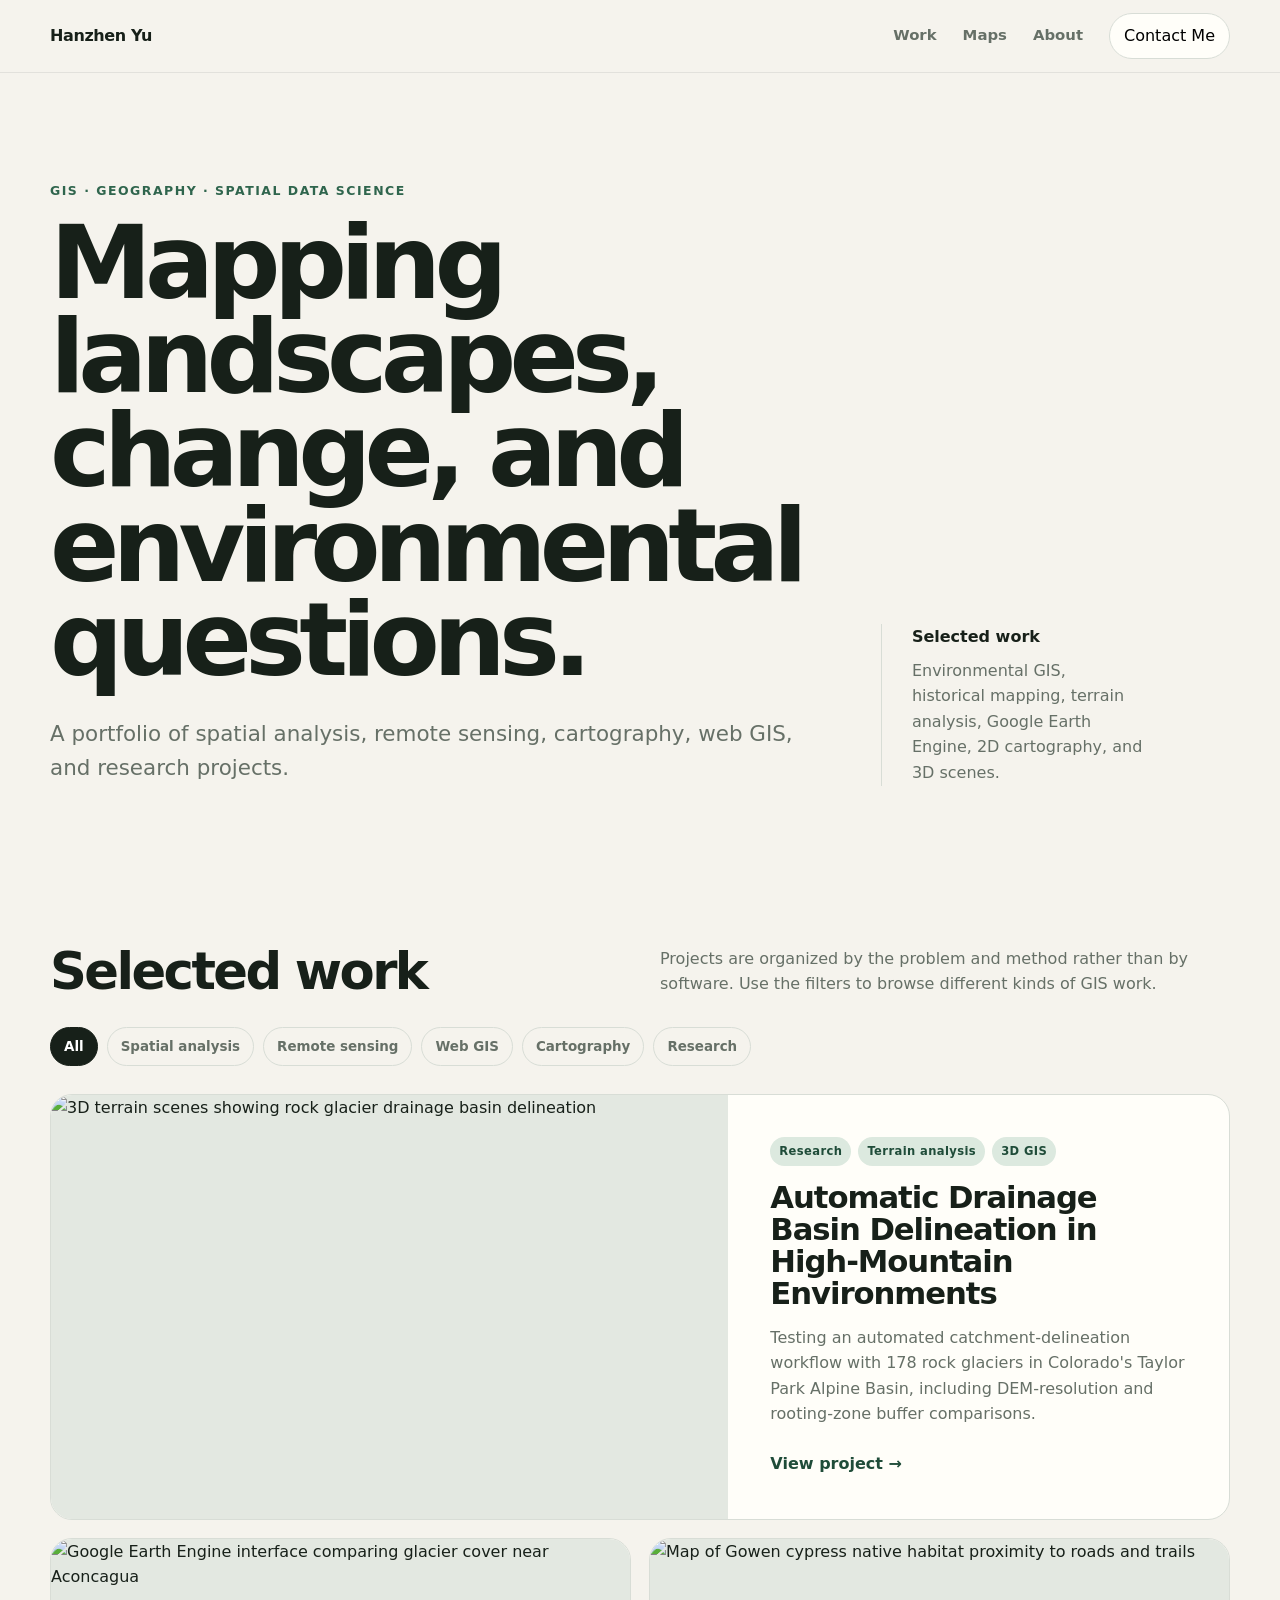
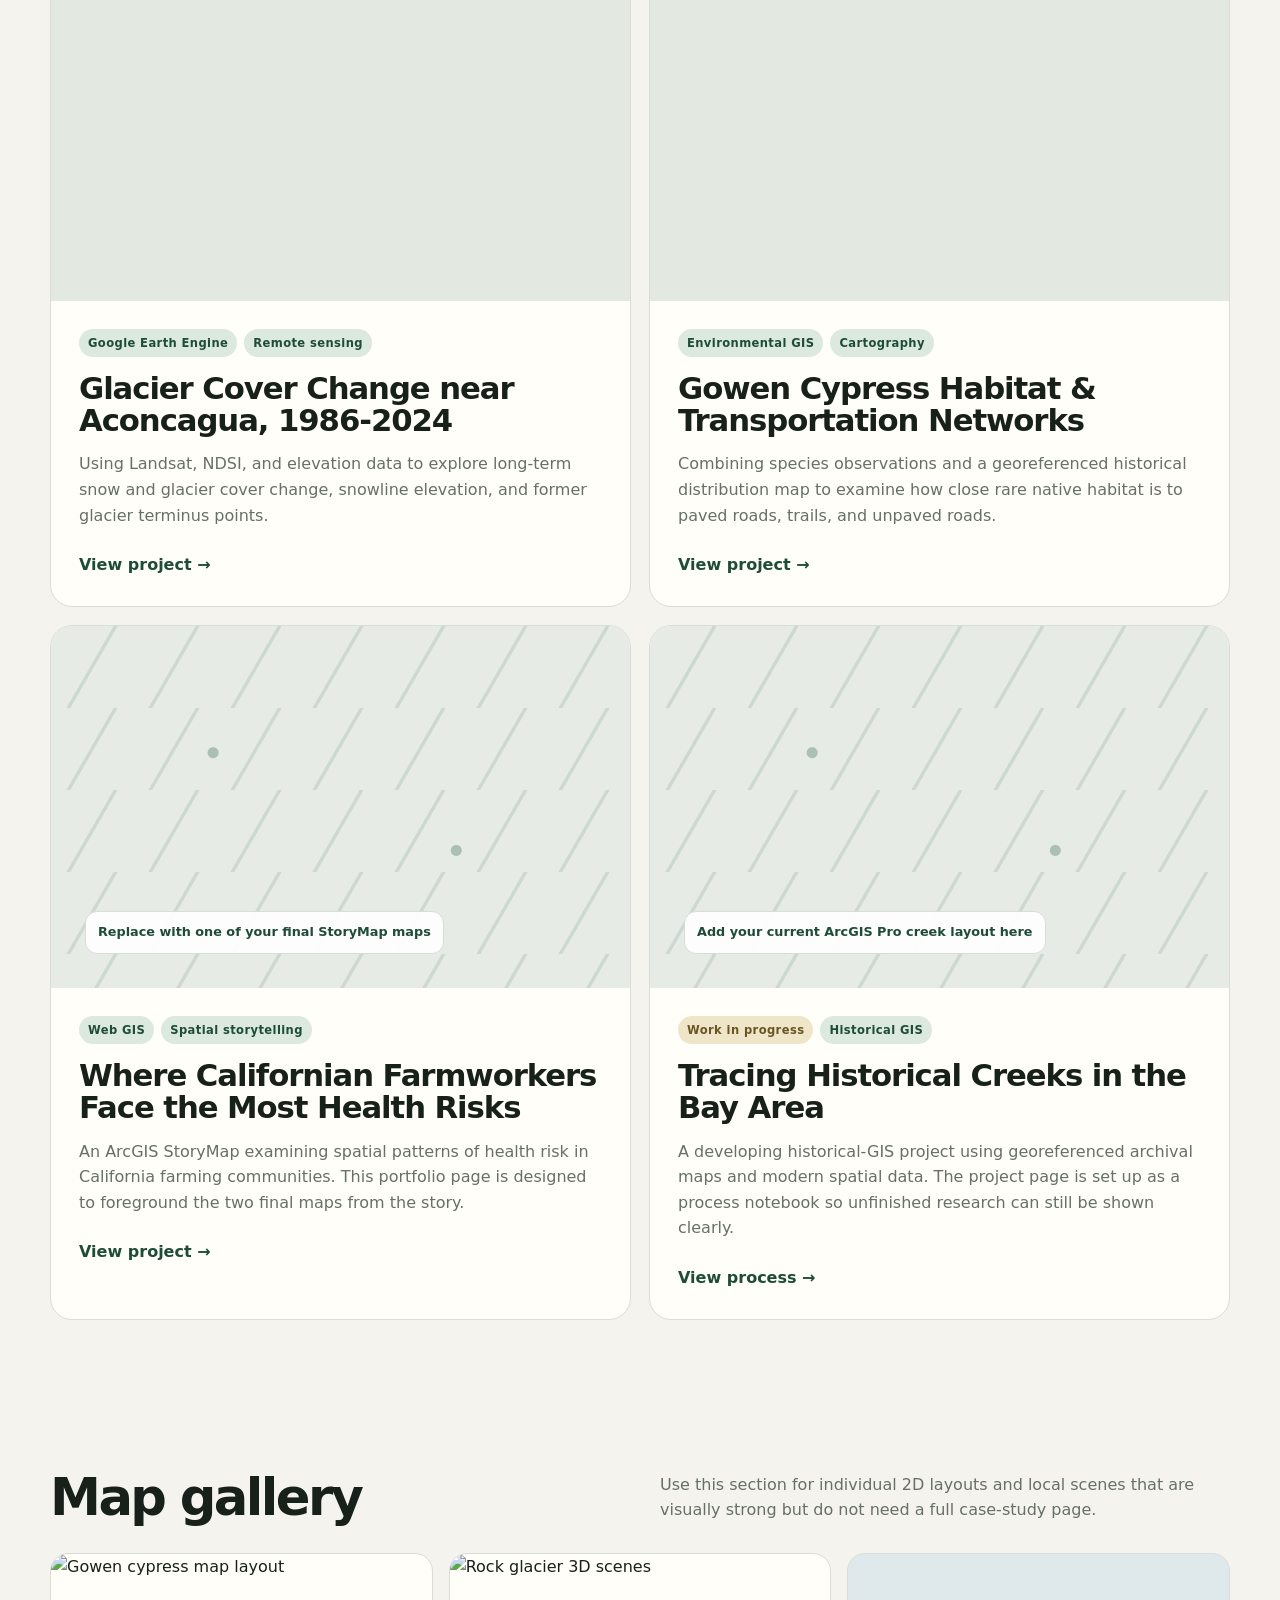
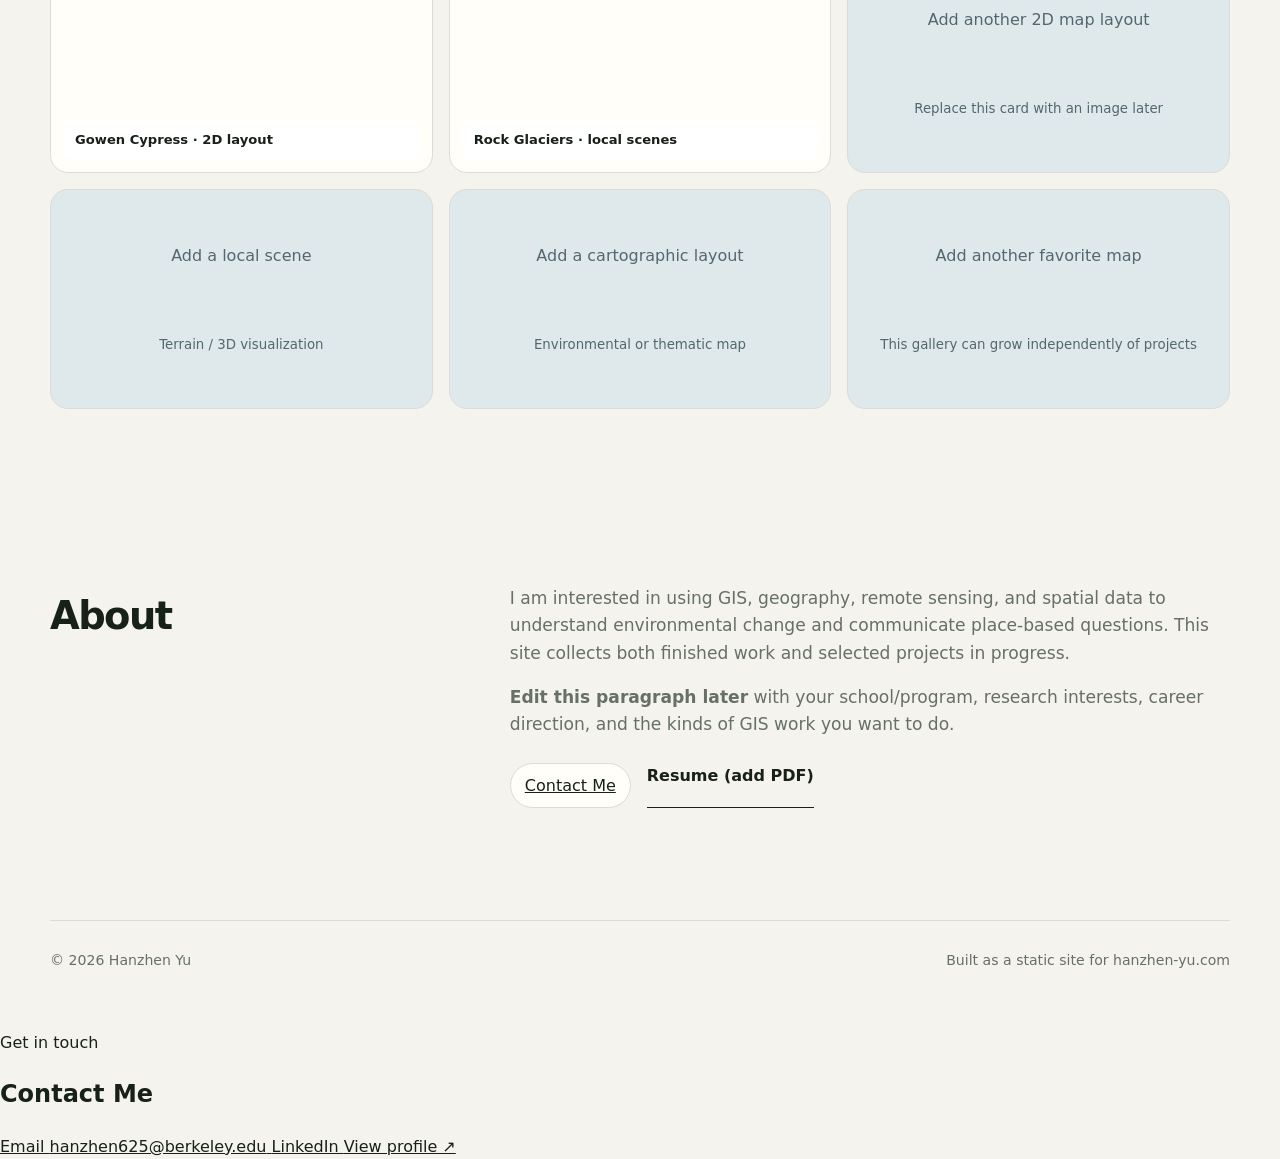
==== index.html @ 62f7554e "Update index.html" ====
<!doctype html>
<html lang="en">
<head>
  <meta charset="utf-8">
  <meta name="viewport" content="width=device-width, initial-scale=1">
  <meta name="description" content="Hanzhen Yu - GIS, geography, cartography, remote sensing, and spatial data portfolio.">
  <title>Hanzhen Yu | GIS & Spatial Data</title>
  <link rel="stylesheet" href="styles.css">
</head>
<body>
  <header class="site-header">
    <nav class="nav wrap" aria-label="Main navigation">
      <a class="brand" href="index.html">Hanzhen Yu</a>
      <div class="nav-links">
        <a href="#work">Work</a>
        <a href="#maps">Maps</a>
        <a href="#about">About</a>
        <button class="nav-cta" id="contactBtn">Contact Me</button>
      </div>
    </nav>
  </header>

  <main>
    <section class="hero wrap">
      <div>
        <p class="kicker">GIS · Geography · Spatial Data Science</p>
        <h1>Mapping landscapes, change, and environmental questions.</h1>
        <p class="lead">A portfolio of spatial analysis, remote sensing, cartography, web GIS, and research projects.</p>
      </div>
      <aside class="hero-aside">
        <strong>Selected work</strong>
        <p>Environmental GIS, historical mapping, terrain analysis, Google Earth Engine, 2D cartography, and 3D scenes.</p>
      </aside>
    </section>

    <section class="section wrap" id="work">
      <div class="section-head">
        <h2>Selected work</h2>
        <p>Projects are organized by the problem and method rather than by software. Use the filters to browse different kinds of GIS work.</p>
      </div>

      <div class="filters" aria-label="Project filters">
        <button class="filter-btn active" data-filter="all">All</button>
        <button class="filter-btn" data-filter="analysis">Spatial analysis</button>
        <button class="filter-btn" data-filter="remote">Remote sensing</button>
        <button class="filter-btn" data-filter="web">Web GIS</button>
        <button class="filter-btn" data-filter="cartography">Cartography</button>
        <button class="filter-btn" data-filter="research">Research</button>
      </div>

      <div class="project-grid">
        <article class="card featured" data-category="research analysis cartography">
          <div class="card-media"><img src="assets/rock-glacier-scenes.jpg" alt="3D terrain scenes showing rock glacier drainage basin delineation"></div>
          <div class="card-body">
            <div class="card-label"><span class="pill">Research</span><span class="pill">Terrain analysis</span><span class="pill">3D GIS</span></div>
            <h3>Automatic Drainage Basin Delineation in High-Mountain Environments</h3>
            <p>Testing an automated catchment-delineation workflow with 178 rock glaciers in Colorado's Taylor Park Alpine Basin, including DEM-resolution and rooting-zone buffer comparisons.</p>
            <a class="card-link" href="projects/rock-glaciers.html">View project →</a>
          </div>
        </article>

        <article class="card" data-category="remote web analysis">
          <div class="card-media"><img src="assets/aconcagua-gee.jpg" alt="Google Earth Engine interface comparing glacier cover near Aconcagua"></div>
          <div class="card-body">
            <div class="card-label"><span class="pill">Google Earth Engine</span><span class="pill">Remote sensing</span></div>
            <h3>Glacier Cover Change near Aconcagua, 1986-2024</h3>
            <p>Using Landsat, NDSI, and elevation data to explore long-term snow and glacier cover change, snowline elevation, and former glacier terminus points.</p>
            <a class="card-link" href="projects/aconcagua.html">View project →</a>
          </div>
        </article>

        <article class="card" data-category="analysis cartography research">
          <div class="card-media"><img src="assets/gowen-cypress.jpg" alt="Map of Gowen cypress native habitat proximity to roads and trails"></div>
          <div class="card-body">
            <div class="card-label"><span class="pill">Environmental GIS</span><span class="pill">Cartography</span></div>
            <h3>Gowen Cypress Habitat & Transportation Networks</h3>
            <p>Combining species observations and a georeferenced historical distribution map to examine how close rare native habitat is to paved roads, trails, and unpaved roads.</p>
            <a class="card-link" href="projects/gowen-cypress.html">View project →</a>
          </div>
        </article>

        <article class="card" data-category="web analysis cartography">
          <div class="card-media"><div class="placeholder-map"><span>Replace with one of your final StoryMap maps</span></div></div>
          <div class="card-body">
            <div class="card-label"><span class="pill">Web GIS</span><span class="pill">Spatial storytelling</span></div>
            <h3>Where Californian Farmworkers Face the Most Health Risks</h3>
            <p>An ArcGIS StoryMap examining spatial patterns of health risk in California farming communities. This portfolio page is designed to foreground the two final maps from the story.</p>
            <a class="card-link" href="projects/farmworker-health.html">View project →</a>
          </div>
        </article>

        <article class="card" data-category="research cartography analysis">
          <div class="card-media"><div class="placeholder-map"><span>Add your current ArcGIS Pro creek layout here</span></div></div>
          <div class="card-body">
            <div class="card-label"><span class="pill wip">Work in progress</span><span class="pill">Historical GIS</span></div>
            <h3>Tracing Historical Creeks in the Bay Area</h3>
            <p>A developing historical-GIS project using georeferenced archival maps and modern spatial data. The project page is set up as a process notebook so unfinished research can still be shown clearly.</p>
            <a class="card-link" href="projects/historical-creeks.html">View process →</a>
          </div>
        </article>
      </div>
    </section>

    <section class="section wrap" id="maps">
      <div class="section-head">
        <h2>Map gallery</h2>
        <p>Use this section for individual 2D layouts and local scenes that are visually strong but do not need a full case-study page.</p>
      </div>
      <div class="gallery-grid">
        <div class="gallery-item"><img src="assets/gowen-cypress.jpg" alt="Gowen cypress map layout"><div class="gallery-caption">Gowen Cypress · 2D layout</div></div>
        <div class="gallery-item"><img src="assets/rock-glacier-scenes.jpg" alt="Rock glacier 3D scenes"><div class="gallery-caption">Rock Glaciers · local scenes</div></div>
        <div class="gallery-item gallery-placeholder">Add another 2D map layout<br><small>Replace this card with an image later</small></div>
        <div class="gallery-item gallery-placeholder">Add a local scene<br><small>Terrain / 3D visualization</small></div>
        <div class="gallery-item gallery-placeholder">Add a cartographic layout<br><small>Environmental or thematic map</small></div>
        <div class="gallery-item gallery-placeholder">Add another favorite map<br><small>This gallery can grow independently of projects</small></div>
      </div>
    </section>

    <section class="section wrap" id="about">
      <div class="about-grid">
        <h2>About</h2>
        <div>
          <p>I am interested in using GIS, geography, remote sensing, and spatial data to understand environmental change and communicate place-based questions. This site collects both finished work and selected projects in progress.</p>
          <p><strong>Edit this paragraph later</strong> with your school/program, research interests, career direction, and the kinds of GIS work you want to do.</p>
          <div class="about-links">
            <a class="nav-cta" href="Email:hanzhen625@berkeley.edu">Contact Me</a>
            <a class="text-link" href="#">Resume (add PDF)</a>
          </div>
        </div>
      </div>
    </section>
  </main>

  <footer class="footer wrap">
    <span>© <span id="year"></span> Hanzhen Yu</span>
    <span>Built as a static site for hanzhen-yu.com</span>
  </footer>
  <script src="script.js"></script>
      <p class="eyebrow">Get in touch</p>
    <h2>Contact Me</h2>

    <div class="contact-options">
      <a href="mailto:hanzhen625@berkeley.edu">
        Email
        <span>hanzhen625@berkeley.edu</span>
      </a>

      <a
        href="https://www.linkedin.com/in/hanzhen-yu/"
        target="_blank"
        rel="noreferrer"
      >
        LinkedIn
        <span>View profile ↗</span>
      </a>
    </div>
  </div>
</div>
</body>
</html>
---- styles.css ----
:root {
  --bg: #f5f3ed;
  --paper: #fffef9;
  --ink: #172019;
  --muted: #667067;
  --line: #d8ddd6;
  --green: #2f654d;
  --green-dark: #1f4c39;
  --green-soft: #dce9df;
  --sand: #e9e2d3;
  --blue: #dfe9ec;
  --shadow: 0 14px 40px rgba(25, 42, 31, .08);
  --radius: 22px;
  --max: 1180px;
}

* { box-sizing: border-box; }
html { scroll-behavior: smooth; }
body {
  margin: 0;
  background: var(--bg);
  color: var(--ink);
  font-family: Inter, ui-sans-serif, system-ui, -apple-system, BlinkMacSystemFont, "Segoe UI", sans-serif;
  line-height: 1.6;
  -webkit-font-smoothing: antialiased;
}
img { display: block; max-width: 100%; }
a { color: inherit; }
button { font: inherit; }

.wrap { width: min(var(--max), calc(100% - 48px)); margin-inline: auto; }

.site-header {
  position: sticky;
  top: 0;
  z-index: 50;
  backdrop-filter: blur(14px);
  background: color-mix(in srgb, var(--bg) 88%, transparent);
  border-bottom: 1px solid rgba(23, 32, 25, .08);
}
.nav {
  min-height: 72px;
  display: flex;
  align-items: center;
  justify-content: space-between;
  gap: 24px;
}
.brand {
  text-decoration: none;
  font-weight: 800;
  letter-spacing: -.025em;
}
.nav-links { display: flex; gap: 26px; align-items: center; }
.nav-links a {
  text-decoration: none;
  color: var(--muted);
  font-size: .93rem;
  font-weight: 650;
}
.nav-links a:hover { color: var(--ink); }
.nav-cta {
  padding: 9px 14px;
  border: 1px solid var(--line);
  border-radius: 999px;
  background: var(--paper);
}

.hero {
  padding: 108px 0 84px;
  display: grid;
  grid-template-columns: 1.5fr .75fr;
  align-items: end;
  gap: 80px;
}
.kicker {
  margin: 0 0 15px;
  font-size: .78rem;
  font-weight: 850;
  letter-spacing: .12em;
  text-transform: uppercase;
  color: var(--green);
}
.hero h1 {
  margin: 0;
  max-width: 850px;
  font-size: clamp(3.5rem, 8vw, 7rem);
  line-height: .92;
  letter-spacing: -.067em;
}
.hero .lead {
  max-width: 760px;
  margin: 30px 0 0;
  font-size: clamp(1.08rem, 1.7vw, 1.34rem);
  color: var(--muted);
}
.hero-aside {
  padding-left: 30px;
  border-left: 1px solid var(--line);
  color: var(--muted);
}
.hero-aside strong { display: block; color: var(--ink); margin-bottom: 8px; }
.hero-aside p { margin: 0; }

.section { padding: 76px 0; }
.section-head {
  display: flex;
  justify-content: space-between;
  align-items: end;
  gap: 40px;
  margin-bottom: 30px;
}
.section-head h2 {
  margin: 0;
  font-size: clamp(2rem, 4vw, 3.5rem);
  letter-spacing: -.05em;
  line-height: 1;
}
.section-head p { max-width: 570px; margin: 0; color: var(--muted); }

.filters { display: flex; flex-wrap: wrap; gap: 9px; margin: 0 0 28px; }
.filter-btn {
  cursor: pointer;
  border: 1px solid var(--line);
  border-radius: 999px;
  background: transparent;
  color: var(--muted);
  padding: 8px 13px;
  font-weight: 700;
  font-size: .84rem;
}
.filter-btn:hover, .filter-btn.active {
  background: var(--ink);
  border-color: var(--ink);
  color: white;
}

.project-grid { display: grid; grid-template-columns: repeat(12, 1fr); gap: 18px; }
.card {
  grid-column: span 6;
  overflow: hidden;
  background: var(--paper);
  border: 1px solid var(--line);
  border-radius: var(--radius);
  transition: transform .22s ease, box-shadow .22s ease;
}
.card.featured { grid-column: span 12; display: grid; grid-template-columns: 1.15fr .85fr; }
.card:hover { transform: translateY(-3px); box-shadow: var(--shadow); }
.card-media {
  position: relative;
  background: #e3e8e1;
  overflow: hidden;
  aspect-ratio: 16 / 10;
}
.card.featured .card-media { aspect-ratio: auto; min-height: 420px; }
.card-media img { width: 100%; height: 100%; object-fit: cover; }
.card-body { padding: 28px; }
.card.featured .card-body { padding: 42px; display: flex; flex-direction: column; justify-content: center; }
.card-label {
  display: flex;
  gap: 7px;
  flex-wrap: wrap;
  margin-bottom: 15px;
}
.pill {
  display: inline-flex;
  align-items: center;
  border-radius: 999px;
  padding: 5px 9px;
  background: var(--green-soft);
  color: var(--green-dark);
  font-size: .72rem;
  font-weight: 800;
  letter-spacing: .035em;
}
.pill.wip { background: #efe5c8; color: #6a5524; }
.card h3 { margin: 0; font-size: clamp(1.45rem, 2.4vw, 2.2rem); letter-spacing: -.035em; line-height: 1.05; }
.card p { color: var(--muted); margin: 15px 0 0; }
.card-link {
  display: inline-flex;
  gap: 7px;
  align-items: center;
  margin-top: 24px;
  text-decoration: none;
  font-weight: 800;
  color: var(--green-dark);
}
.card-link:hover { text-decoration: underline; }

.placeholder-map {
  height: 100%;
  min-height: 290px;
  padding: 34px;
  display: flex;
  align-items: end;
  background:
    linear-gradient(120deg, transparent 48%, rgba(47,101,77,.14) 49%, rgba(47,101,77,.14) 51%, transparent 52%) 0 0 / 82px 82px,
    radial-gradient(circle at 28% 35%, rgba(47,101,77,.32) 0 5px, transparent 6px),
    radial-gradient(circle at 70% 62%, rgba(47,101,77,.32) 0 5px, transparent 6px),
    #e6ebe5;
}
.placeholder-map span {
  background: rgba(255,255,255,.92);
  border: 1px solid var(--line);
  border-radius: 12px;
  padding: 10px 12px;
  font-size: .8rem;
  font-weight: 800;
  color: var(--green-dark);
}

.gallery-grid { display: grid; grid-template-columns: repeat(3, 1fr); gap: 16px; }
.gallery-item {
  min-height: 220px;
  overflow: hidden;
  position: relative;
  border: 1px solid var(--line);
  border-radius: 18px;
  background: var(--paper);
}
.gallery-item img { width: 100%; height: 100%; object-fit: cover; }
.gallery-caption {
  position: absolute;
  inset: auto 12px 12px 12px;
  padding: 10px 12px;
  border-radius: 12px;
  background: rgba(255,255,255,.9);
  backdrop-filter: blur(8px);
  font-size: .82rem;
  font-weight: 750;
}
.gallery-placeholder { display: grid; place-items: center; min-height: 220px; background: var(--blue); color: #53676e; text-align: center; padding: 20px; }

.about-grid {
  display: grid;
  grid-template-columns: .7fr 1.3fr;
  gap: 72px;
  padding-top: 24px;
}
.about-grid h2 { margin: 0; font-size: 2.4rem; letter-spacing: -.04em; }
.about-grid p { margin-top: 0; color: var(--muted); font-size: 1.07rem; }
.about-links { display: flex; gap: 16px; flex-wrap: wrap; margin-top: 24px; }
.text-link { font-weight: 800; text-decoration: none; border-bottom: 1px solid currentColor; }
.text-link:hover { color: var(--green); }

.footer {
  margin-top: 36px;
  border-top: 1px solid var(--line);
  padding: 28px 0 42px;
  display: flex;
  justify-content: space-between;
  gap: 20px;
  color: var(--muted);
  font-size: .88rem;
}

/* Project pages */
.project-hero { padding: 82px 0 46px; }
.project-hero h1 {
  margin: 0;
  max-width: 920px;
  font-size: clamp(2.8rem, 7vw, 5.8rem);
  line-height: .95;
  letter-spacing: -.06em;
}
.project-subtitle { max-width: 780px; margin: 24px 0 0; color: var(--muted); font-size: 1.2rem; }
.project-actions { display: flex; flex-wrap: wrap; gap: 11px; margin-top: 28px; }
.button {
  display: inline-flex;
  align-items: center;
  justify-content: center;
  padding: 11px 15px;
  border-radius: 999px;
  border: 1px solid var(--ink);
  background: var(--ink);
  color: white;
  text-decoration: none;
  font-weight: 800;
  font-size: .9rem;
}
.button.secondary { background: transparent; color: var(--ink); border-color: var(--line); }
.button:hover { opacity: .86; }
.hero-image { margin: 32px 0 0; overflow: hidden; border: 1px solid var(--line); border-radius: var(--radius); background: white; }
.hero-image img { width: 100%; max-height: 760px; object-fit: cover; }
.hero-image.contain img { object-fit: contain; max-height: none; }

.project-content { display: grid; grid-template-columns: 260px 1fr; gap: 70px; padding: 40px 0 90px; }
.project-sidebar { position: sticky; top: 104px; align-self: start; }
.meta-block { padding: 18px 0; border-top: 1px solid var(--line); }
.meta-block:last-child { border-bottom: 1px solid var(--line); }
.meta-label { display: block; color: var(--muted); font-size: .72rem; text-transform: uppercase; letter-spacing: .1em; font-weight: 850; }
.meta-value { display: block; margin-top: 5px; font-weight: 700; }
.prose { max-width: 790px; }
.prose h2 { margin: 56px 0 16px; font-size: 2rem; letter-spacing: -.04em; }
.prose h2:first-child { margin-top: 0; }
.prose p { color: #4f5b52; font-size: 1.03rem; }
.prose ul { color: #4f5b52; padding-left: 22px; }
.callout {
  margin: 28px 0;
  padding: 22px 24px;
  border-radius: 16px;
  background: var(--green-soft);
  color: var(--green-dark);
  font-weight: 650;
}
.stats { display: grid; grid-template-columns: repeat(3, 1fr); gap: 12px; margin: 28px 0; }
.stat { padding: 20px; border: 1px solid var(--line); border-radius: 16px; background: var(--paper); }
.stat strong { display: block; font-size: 1.7rem; letter-spacing: -.035em; }
.stat span { color: var(--muted); font-size: .83rem; }
.image-pair { display: grid; grid-template-columns: 1fr 1fr; gap: 14px; margin: 28px 0; }
.image-slot { min-height: 280px; border: 1px dashed #aab4ac; border-radius: 16px; background: #eef1ed; display: grid; place-items: center; padding: 24px; color: var(--muted); text-align: center; }
.process { counter-reset: step; display: grid; gap: 12px; margin: 24px 0; }
.process-step { position: relative; padding: 20px 20px 20px 62px; border: 1px solid var(--line); border-radius: 16px; background: var(--paper); }
.process-step::before { counter-increment: step; content: counter(step); position: absolute; left: 19px; top: 18px; width: 28px; height: 28px; border-radius: 50%; display: grid; place-items: center; background: var(--ink); color: white; font-size: .78rem; font-weight: 800; }
.process-step strong { display: block; margin-bottom: 3px; }
.process-step span { color: var(--muted); }
.back-link { text-decoration: none; color: var(--muted); font-weight: 750; }
.back-link:hover { color: var(--ink); }

@media (max-width: 900px) {
  .hero, .about-grid, .project-content { grid-template-columns: 1fr; }
  .hero { gap: 36px; padding-top: 80px; }
  .hero-aside { padding: 24px 0 0; border-left: 0; border-top: 1px solid var(--line); }
  .card, .card.featured { grid-column: span 12; }
  .card.featured { grid-template-columns: 1fr; }
  .card.featured .card-media { min-height: 310px; }
  .gallery-grid { grid-template-columns: 1fr 1fr; }
  .project-sidebar { position: static; }
}

@media (max-width: 650px) {
  .wrap { width: min(100% - 28px, var(--max)); }
  .nav-links a:not(.nav-cta) { display: none; }
  .hero { padding: 64px 0 58px; }
  .section { padding: 56px 0; }
  .section-head { flex-direction: column; align-items: start; gap: 14px; }
  .gallery-grid, .image-pair, .stats { grid-template-columns: 1fr; }
  .card-body, .card.featured .card-body { padding: 24px; }
  .footer { flex-direction: column; }
}
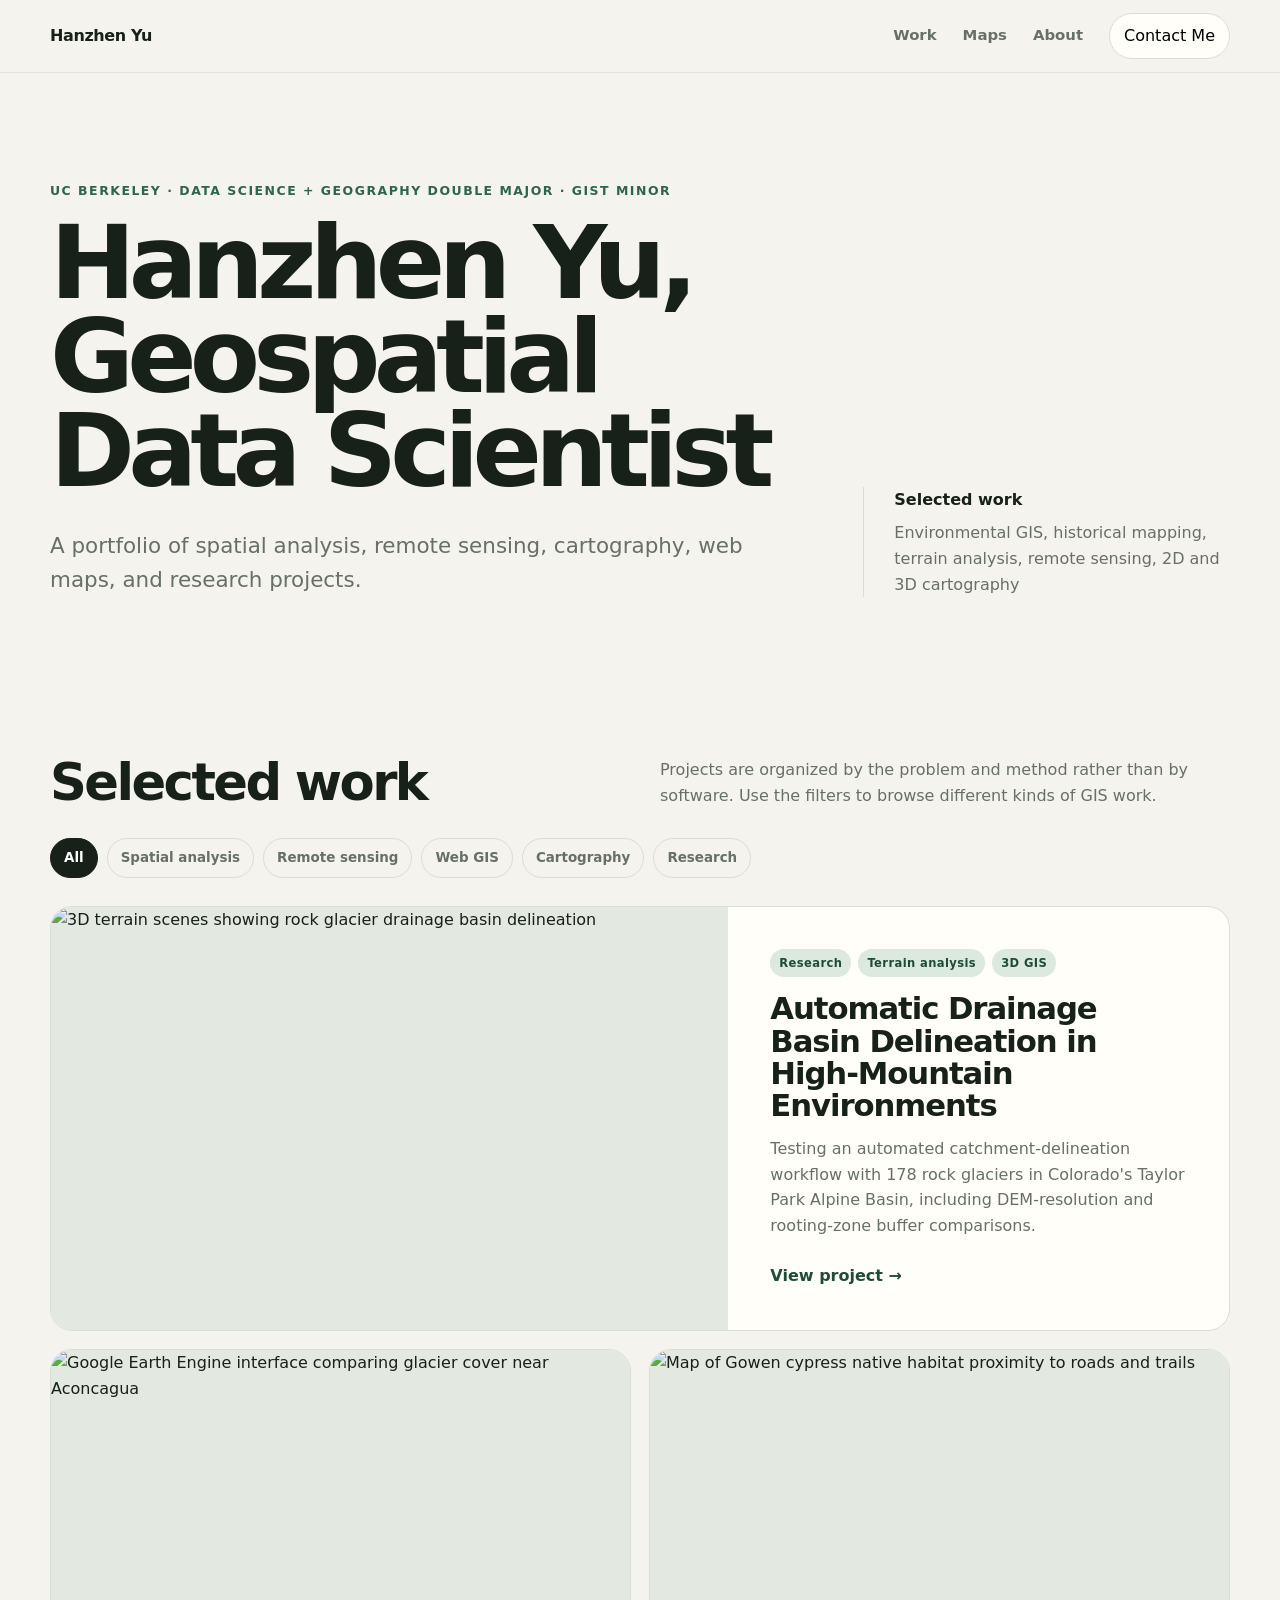
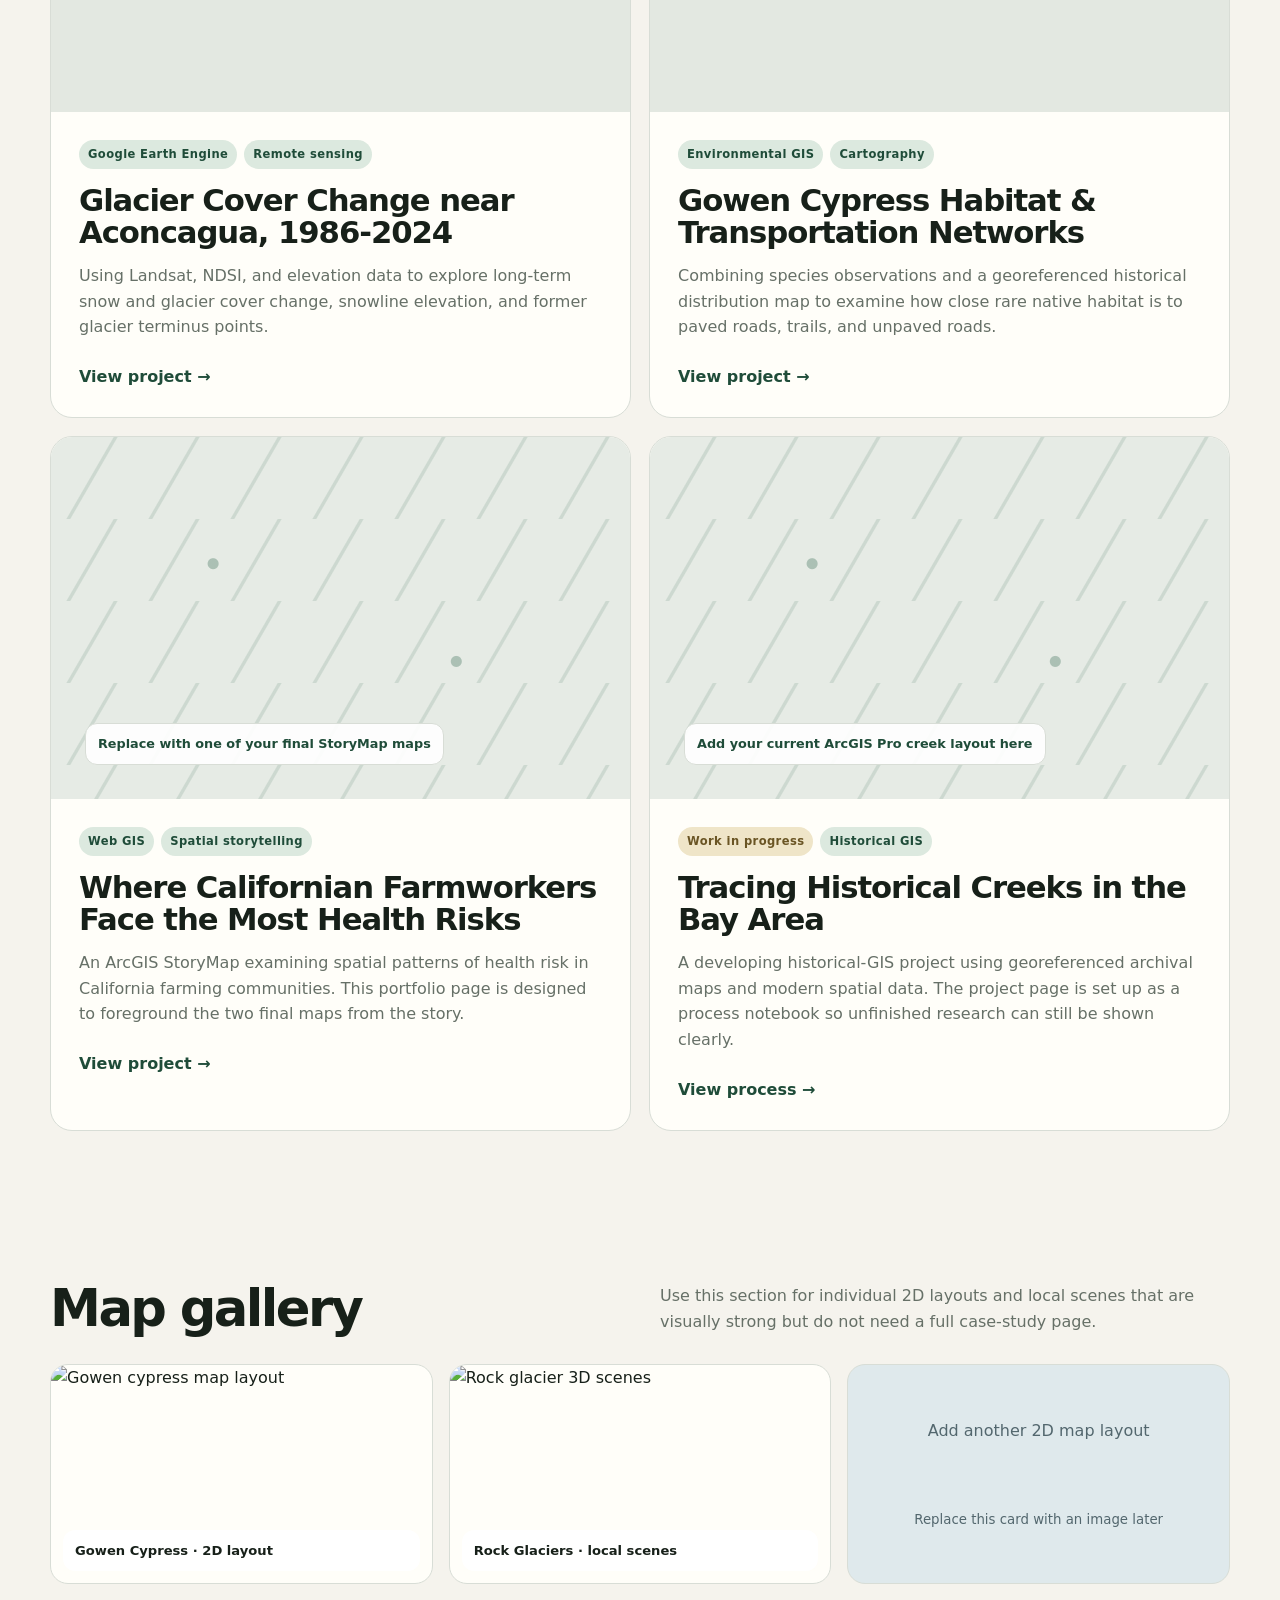
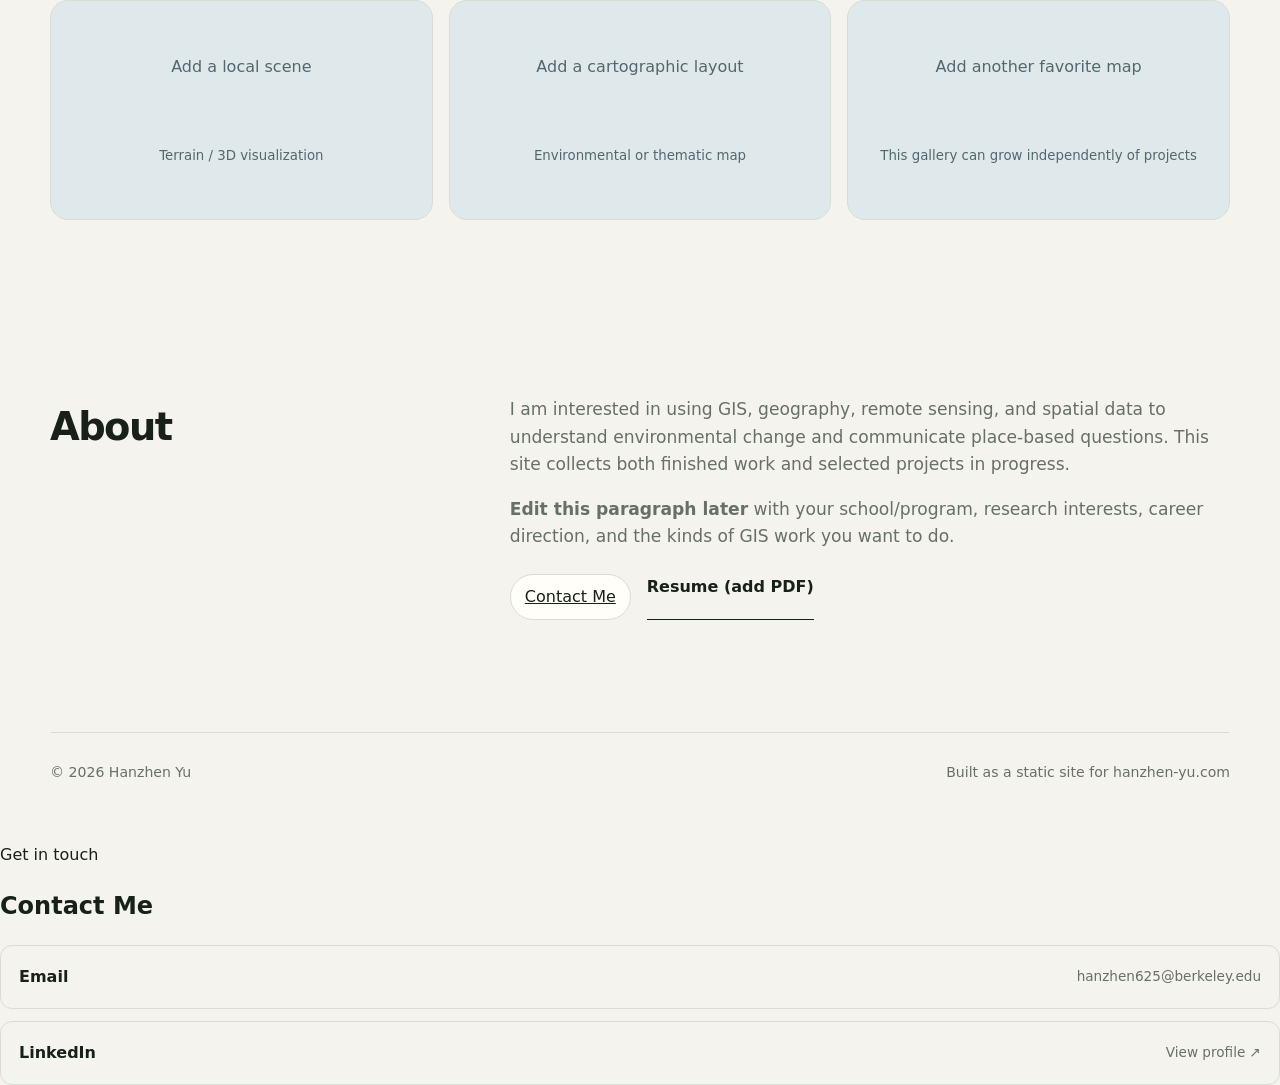
==== commit a729bfeb: "Updated" ====
--- a/index.html
+++ b/index.html
@@ -23,13 +23,13 @@
   <main>
     <section class="hero wrap">
       <div>
-        <p class="kicker">GIS · Geography · Spatial Data Science</p>
-        <h1>Mapping landscapes, change, and environmental questions.</h1>
-        <p class="lead">A portfolio of spatial analysis, remote sensing, cartography, web GIS, and research projects.</p>
+        <p class="kicker">UC BERKELEY · DATA SCIENCE + GEOGRAPHY DOUBLE MAJOR · GIST MINOR</p>
+        <h1>Hanzhen Yu, Geospatial Data Scientist</h1>
+        <p class="lead">A portfolio of spatial analysis, remote sensing, cartography, web maps, and research projects.</p>
       </div>
       <aside class="hero-aside">
         <strong>Selected work</strong>
-        <p>Environmental GIS, historical mapping, terrain analysis, Google Earth Engine, 2D cartography, and 3D scenes.</p>
+        <p>Environmental GIS, historical mapping, terrain analysis, remote sensing, 2D and 3D cartography</p>
       </aside>
     </section>
 
--- a/styles.css
+++ b/styles.css
@@ -337,3 +337,85 @@
   .card-body, .card.featured .card-body { padding: 24px; }
   .footer { flex-direction: column; }
 }
+
+/* Contact popup */
+
+.contact-modal {
+  position: fixed;
+  inset: 0;
+  z-index: 1000;
+
+  display: none;
+  align-items: center;
+  justify-content: center;
+
+  padding: 24px;
+  background: rgba(17, 25, 20, 0.45);
+  backdrop-filter: blur(6px);
+}
+
+.contact-modal.open {
+  display: flex;
+}
+
+.contact-modal-box {
+  position: relative;
+  width: 100%;
+  max-width: 460px;
+
+  padding: 36px;
+  border: 1px solid var(--line);
+  border-radius: 18px;
+
+  background: var(--surface);
+  box-shadow: 0 24px 70px rgba(0, 0, 0, 0.18);
+}
+
+.contact-modal-box h2 {
+  margin: 0 0 28px;
+  font-size: 2rem;
+  letter-spacing: -0.04em;
+}
+
+.contact-close {
+  position: absolute;
+  top: 16px;
+  right: 18px;
+
+  border: 0;
+  background: none;
+  color: var(--muted);
+
+  font-size: 1.8rem;
+  cursor: pointer;
+}
+
+.contact-options {
+  display: grid;
+  gap: 12px;
+}
+
+.contact-options a {
+  display: flex;
+  justify-content: space-between;
+  align-items: center;
+  gap: 20px;
+
+  padding: 18px;
+  border: 1px solid var(--line);
+  border-radius: 12px;
+
+  text-decoration: none;
+  font-weight: 750;
+}
+
+.contact-options a:hover {
+  border-color: var(--accent);
+  background: var(--accent-soft);
+}
+
+.contact-options span {
+  color: var(--muted);
+  font-size: 0.85rem;
+  font-weight: 500;
+}
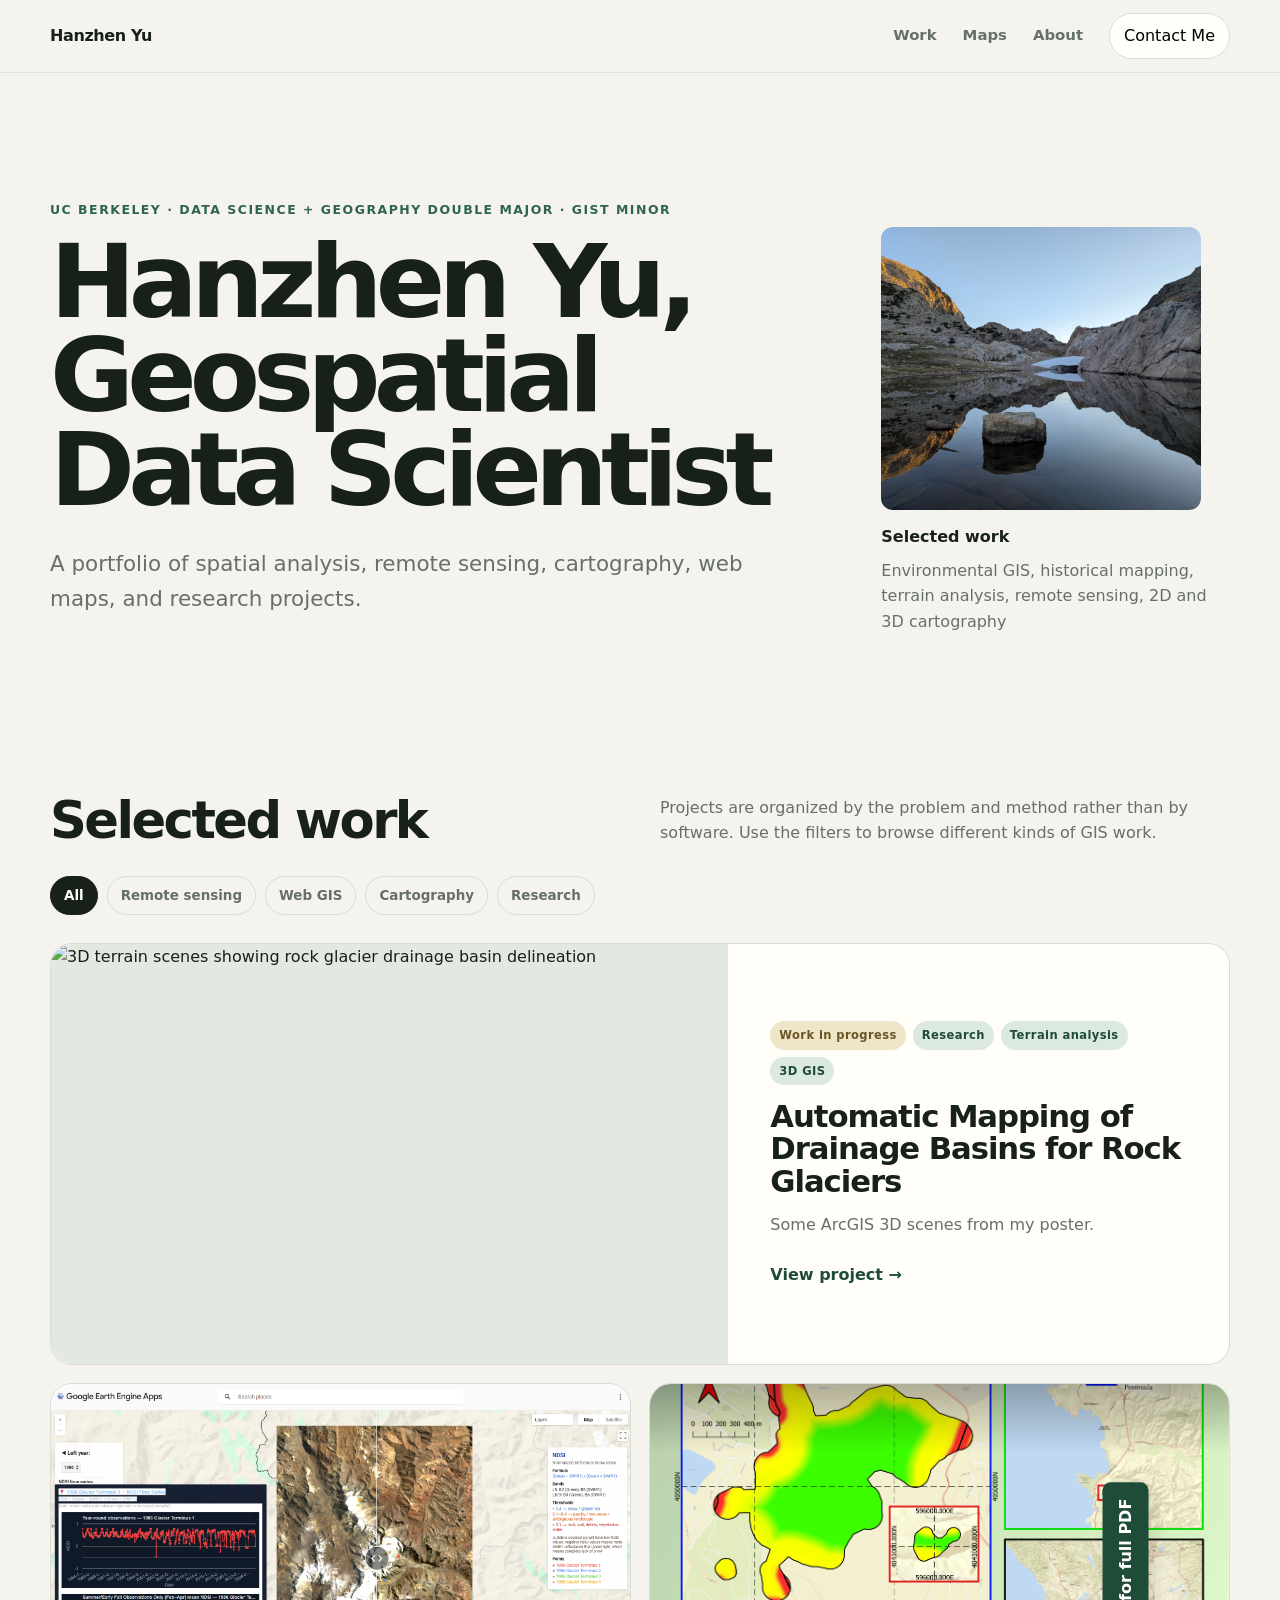
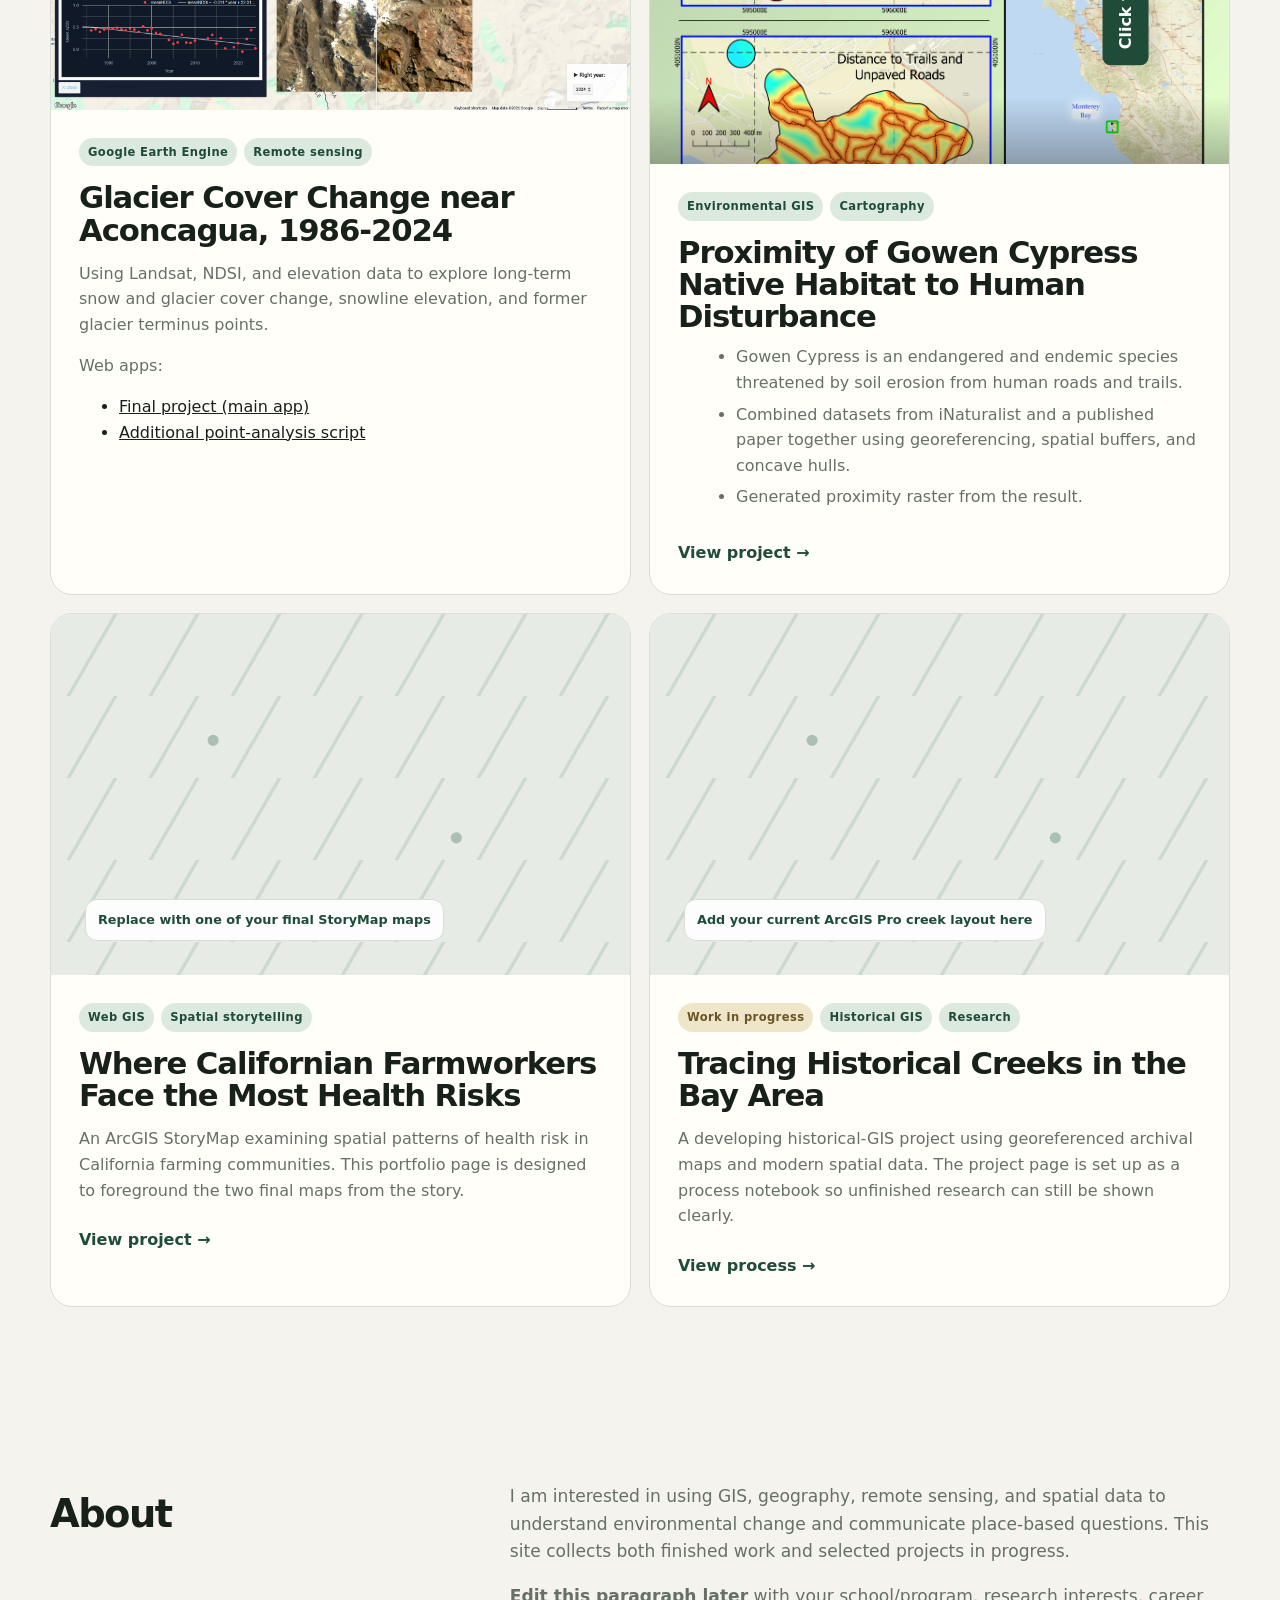
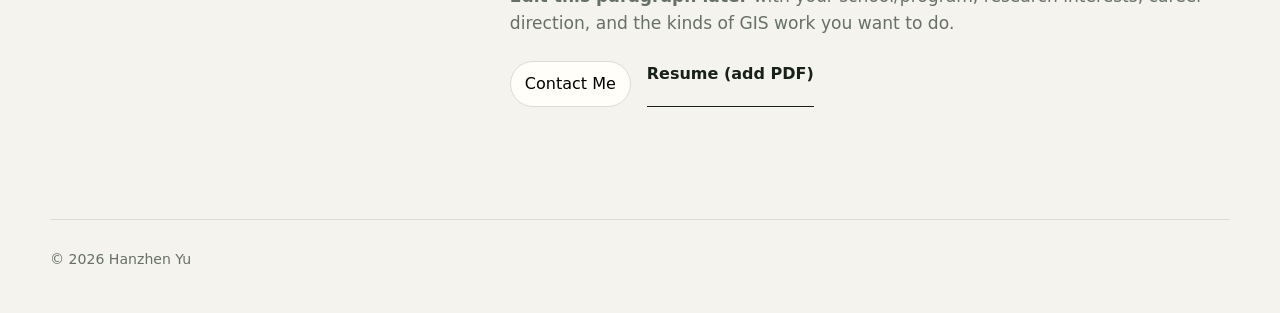
==== commit b08ec1dd: "hi" ====
--- a/index.html
+++ b/index.html
@@ -15,7 +15,7 @@
         <a href="#work">Work</a>
         <a href="#maps">Maps</a>
         <a href="#about">About</a>
-        <button class="nav-cta" id="contactBtn">Contact Me</button>
+        <button type="button" class="nav-cta open-contact" id="contactBtn">Contact Me</button>
       </div>
     </nav>
   </header>
@@ -28,6 +28,9 @@
         <p class="lead">A portfolio of spatial analysis, remote sensing, cartography, web maps, and research projects.</p>
       </div>
       <aside class="hero-aside">
+        <div class="hero-image-small">
+          <img src="assets/better_lake.jpg" alt="Lake scene">
+        </div>
         <strong>Selected work</strong>
         <p>Environmental GIS, historical mapping, terrain analysis, remote sensing, 2D and 3D cartography</p>
       </aside>
@@ -41,7 +44,6 @@
 
       <div class="filters" aria-label="Project filters">
         <button class="filter-btn active" data-filter="all">All</button>
-        <button class="filter-btn" data-filter="analysis">Spatial analysis</button>
         <button class="filter-btn" data-filter="remote">Remote sensing</button>
         <button class="filter-btn" data-filter="web">Web GIS</button>
         <button class="filter-btn" data-filter="cartography">Cartography</button>
@@ -52,30 +54,45 @@
         <article class="card featured" data-category="research analysis cartography">
           <div class="card-media"><img src="assets/rock-glacier-scenes.jpg" alt="3D terrain scenes showing rock glacier drainage basin delineation"></div>
           <div class="card-body">
-            <div class="card-label"><span class="pill">Research</span><span class="pill">Terrain analysis</span><span class="pill">3D GIS</span></div>
-            <h3>Automatic Drainage Basin Delineation in High-Mountain Environments</h3>
-            <p>Testing an automated catchment-delineation workflow with 178 rock glaciers in Colorado's Taylor Park Alpine Basin, including DEM-resolution and rooting-zone buffer comparisons.</p>
+            <div class="card-label"><span class="pill wip">Work in progress</span><span class="pill">Research</span><span class="pill">Terrain analysis</span><span class="pill">3D GIS</span></div>
+            <h3>Automatic Mapping of Drainage Basins for Rock Glaciers</h3>
+            <p>Some ArcGIS 3D scenes from my poster.</p>
             <a class="card-link" href="projects/rock-glaciers.html">View project →</a>
           </div>
         </article>
 
         <article class="card" data-category="remote web analysis">
-          <div class="card-media"><img src="assets/aconcagua-gee.jpg" alt="Google Earth Engine interface comparing glacier cover near Aconcagua"></div>
+          <div class="card-media card-media-preview"><img src="assets/gee_project_cover.png" alt="GEE project cover for Aconcagua glacier"></div>
           <div class="card-body">
             <div class="card-label"><span class="pill">Google Earth Engine</span><span class="pill">Remote sensing</span></div>
             <h3>Glacier Cover Change near Aconcagua, 1986-2024</h3>
             <p>Using Landsat, NDSI, and elevation data to explore long-term snow and glacier cover change, snowline elevation, and former glacier terminus points.</p>
-            <a class="card-link" href="projects/aconcagua.html">View project →</a>
+            <div class="gee-links">
+              <p class="small">Web apps:</p>
+              <ul class="small-list">
+                <li><a href="https://yugeog185.projects.earthengine.app/view/geog-185-final-project---hanzhen-yu" target="_blank" rel="noreferrer">Final project (main app)</a></li>
+                <li><a href="https://yugeog185.projects.earthengine.app/view/geog-185-project-additional-point-analysis-script---hanzhen-yu" target="_blank" rel="noreferrer">Additional point-analysis script</a></li>
+              </ul>
+            </div>
           </div>
         </article>
 
-        <article class="card" data-category="analysis cartography research">
-          <div class="card-media"><img src="assets/gowen-cypress.jpg" alt="Map of Gowen cypress native habitat proximity to roads and trails"></div>
+        <article class="card" data-category="analysis cartography">
+          <div class="card-media card-media-preview">
+            <div class="crop-vertical">
+              <img src="assets/gowen_cypress.png" alt="Proximity of Gowen Cypress Native Habitat to Human Disturbance">
+              <a class="pdf-vertical-button" href="assets/gowen_cypress.pdf" target="_blank">Click for full PDF</a>
+            </div>
+          </div>
           <div class="card-body">
             <div class="card-label"><span class="pill">Environmental GIS</span><span class="pill">Cartography</span></div>
-            <h3>Gowen Cypress Habitat & Transportation Networks</h3>
-            <p>Combining species observations and a georeferenced historical distribution map to examine how close rare native habitat is to paved roads, trails, and unpaved roads.</p>
-            <a class="card-link" href="projects/gowen-cypress.html">View project →</a>
+              <h3>Proximity of Gowen Cypress Native Habitat to Human Disturbance</h3>
+            <ul class="project-bullets">
+              <li>Gowen Cypress is an endangered and endemic species threatened by soil erosion from human roads and trails.</li>
+              <li>Combined datasets from iNaturalist and a published paper together using georeferencing, spatial buffers, and concave hulls.</li>
+              <li>Generated proximity raster from the result.</li>
+            </ul>
+            <a class="card-link" href="assets/gowen_cypress.pdf" target="_blank">View project →</a>
           </div>
         </article>
 
@@ -92,7 +109,7 @@
         <article class="card" data-category="research cartography analysis">
           <div class="card-media"><div class="placeholder-map"><span>Add your current ArcGIS Pro creek layout here</span></div></div>
           <div class="card-body">
-            <div class="card-label"><span class="pill wip">Work in progress</span><span class="pill">Historical GIS</span></div>
+            <div class="card-label"><span class="pill wip">Work in progress</span><span class="pill">Historical GIS</span><span class="pill">Research</span></div>
             <h3>Tracing Historical Creeks in the Bay Area</h3>
             <p>A developing historical-GIS project using georeferenced archival maps and modern spatial data. The project page is set up as a process notebook so unfinished research can still be shown clearly.</p>
             <a class="card-link" href="projects/historical-creeks.html">View process →</a>
@@ -101,20 +118,7 @@
       </div>
     </section>
 
-    <section class="section wrap" id="maps">
-      <div class="section-head">
-        <h2>Map gallery</h2>
-        <p>Use this section for individual 2D layouts and local scenes that are visually strong but do not need a full case-study page.</p>
-      </div>
-      <div class="gallery-grid">
-        <div class="gallery-item"><img src="assets/gowen-cypress.jpg" alt="Gowen cypress map layout"><div class="gallery-caption">Gowen Cypress · 2D layout</div></div>
-        <div class="gallery-item"><img src="assets/rock-glacier-scenes.jpg" alt="Rock glacier 3D scenes"><div class="gallery-caption">Rock Glaciers · local scenes</div></div>
-        <div class="gallery-item gallery-placeholder">Add another 2D map layout<br><small>Replace this card with an image later</small></div>
-        <div class="gallery-item gallery-placeholder">Add a local scene<br><small>Terrain / 3D visualization</small></div>
-        <div class="gallery-item gallery-placeholder">Add a cartographic layout<br><small>Environmental or thematic map</small></div>
-        <div class="gallery-item gallery-placeholder">Add another favorite map<br><small>This gallery can grow independently of projects</small></div>
-      </div>
-    </section>
+    
 
     <section class="section wrap" id="about">
       <div class="about-grid">
@@ -123,7 +127,7 @@
           <p>I am interested in using GIS, geography, remote sensing, and spatial data to understand environmental change and communicate place-based questions. This site collects both finished work and selected projects in progress.</p>
           <p><strong>Edit this paragraph later</strong> with your school/program, research interests, career direction, and the kinds of GIS work you want to do.</p>
           <div class="about-links">
-            <a class="nav-cta" href="Email:hanzhen625@berkeley.edu">Contact Me</a>
+            <button type="button" class="nav-cta open-contact" id="contactBtnBottom">Contact Me</button>
             <a class="text-link" href="#">Resume (add PDF)</a>
           </div>
         </div>
@@ -133,28 +137,32 @@
 
   <footer class="footer wrap">
     <span>© <span id="year"></span> Hanzhen Yu</span>
-    <span>Built as a static site for hanzhen-yu.com</span>
+    
   </footer>
-  <script src="script.js"></script>
+  <div id="contactModal" class="contact-modal" aria-hidden="true" role="dialog" aria-labelledby="contactTitle">
+    <div class="contact-modal-box" role="document">
+      <button id="contactClose" class="contact-close" aria-label="Close">&times;</button>
       <p class="eyebrow">Get in touch</p>
-    <h2>Contact Me</h2>
+      <h2 id="contactTitle">Contact Me</h2>
 
-    <div class="contact-options">
-      <a href="mailto:hanzhen625@berkeley.edu">
-        Email
-        <span>hanzhen625@berkeley.edu</span>
-      </a>
+      <div class="contact-options">
+        <a href="mailto:hanzhen625@berkeley.edu">
+          Email
+          <span>hanzhen625@berkeley.edu</span>
+        </a>
 
-      <a
-        href="https://www.linkedin.com/in/hanzhen-yu/"
-        target="_blank"
-        rel="noreferrer"
-      >
-        LinkedIn
-        <span>View profile ↗</span>
-      </a>
+        <a
+          href="https://www.linkedin.com/in/hanzhen-yu/"
+          target="_blank"
+          rel="noreferrer"
+        >
+          LinkedIn
+          <span>View profile ↗</span>
+        </a>
+      </div>
     </div>
   </div>
-</div>
+
+  <script src="script.js"></script>
 </body>
 </html>
--- a/styles.css
+++ b/styles.css
@@ -1,6 +1,7 @@
 :root {
   --bg: #f5f3ed;
   --paper: #fffef9;
+  --surface: var(--paper);
   --ink: #172019;
   --muted: #667067;
   --line: #d8ddd6;
@@ -69,7 +70,7 @@
   padding: 108px 0 84px;
   display: grid;
   grid-template-columns: 1.5fr .75fr;
-  align-items: end;
+  align-items: center;
   gap: 80px;
 }
 .kicker {
@@ -94,12 +95,29 @@
   color: var(--muted);
 }
 .hero-aside {
-  padding-left: 30px;
-  border-left: 1px solid var(--line);
+  padding-left: 18px;
   color: var(--muted);
 }
 .hero-aside strong { display: block; color: var(--ink); margin-bottom: 8px; }
 .hero-aside p { margin: 0; }
+
+/* Small cropped image placed next to the main title */
+.hero-image-small {
+  width: 320px;
+  max-height: 360px;
+  overflow: hidden;
+  border-radius: 12px;
+  margin-bottom: 14px;
+  align-self: center;
+  border: 0;
+  background: var(--paper);
+}
+.hero-image-small img {
+  width: 100%;
+  height: 100%;
+  object-fit: cover;
+  display: block;
+}
 
 .section { padding: 76px 0; }
 .section-head {
@@ -151,6 +169,12 @@
   overflow: hidden;
   aspect-ratio: 16 / 10;
 }
+
+.card-media.card-media-preview {
+  aspect-ratio: auto;
+  height: auto;
+  background: transparent;
+}
 .card.featured .card-media { aspect-ratio: auto; min-height: 420px; }
 .card-media img { width: 100%; height: 100%; object-fit: cover; }
 .card-body { padding: 28px; }
@@ -206,6 +230,78 @@
   font-size: .8rem;
   font-weight: 800;
   color: var(--green-dark);
+}
+
+.pdf-thumb {
+  display: grid;
+  place-items: center;
+  width: 100%;
+  height: 100%;
+  min-height: 180px;
+  text-decoration: none;
+  color: var(--ink);
+  background: linear-gradient(180deg, #f7f9f7, #e9efe9);
+  border-radius: 12px;
+  border: 1px solid var(--line);
+  font-weight: 800;
+}
+
+.project-bullets { margin: 12px 0 0 18px; color: var(--muted); }
+.project-bullets li { margin-bottom: 6px; }
+
+/* Vertical crop for map preview and rotated PDF button */
+.crop-vertical {
+  position: relative;
+  width: 100%;
+  height: 380px;
+  overflow: visible; /* allow vertical button to extend outside without clipping */
+  border-radius: 12px;
+}
+.crop-vertical img {
+  width: 100%;
+  height: 100%;
+  object-fit: cover;
+  display: block;
+  transform: none;
+}
+.crop-vertical::before,
+.crop-vertical::after {
+  content: "";
+  position: absolute;
+  left: 0;
+  right: 0;
+  height: 18%;
+  pointer-events: none;
+  z-index: 2;
+}
+.crop-vertical::before {
+  top: 0;
+  background: linear-gradient(180deg, rgba(0,0,0,0.28), rgba(0,0,0,0));
+}
+.crop-vertical::after {
+  bottom: 0;
+  background: linear-gradient(0deg, rgba(0,0,0,0.28), rgba(0,0,0,0));
+}
+.pdf-vertical-button {
+  position: absolute;
+  right: 12px; /* place inside the visible area */
+  top: 50%;
+  transform: translateY(-50%) rotate(-90deg); /* center vertically then rotate */
+  transform-origin: center;
+  background: var(--green-dark);
+  color: white;
+  padding: 10px 16px;
+  border-radius: 8px;
+  text-decoration: none;
+  font-weight: 800;
+  box-shadow: 0 6px 18px rgba(0,0,0,0.12);
+  z-index: 3;
+}
+.pdf-vertical-button:hover { opacity: .92; }
+
+@media (max-width: 900px) {
+  .crop-vertical { height: 300px; }
+  .pdf-vertical-button { right: -18px; padding: 8px 12px; }
 }
 
 .gallery-grid { display: grid; grid-template-columns: repeat(3, 1fr); gap: 16px; }
@@ -325,6 +421,7 @@
   .card.featured .card-media { min-height: 310px; }
   .gallery-grid { grid-template-columns: 1fr 1fr; }
   .project-sidebar { position: static; }
+  .hero-image-small { display: none; }
 }
 
 @media (max-width: 650px) {
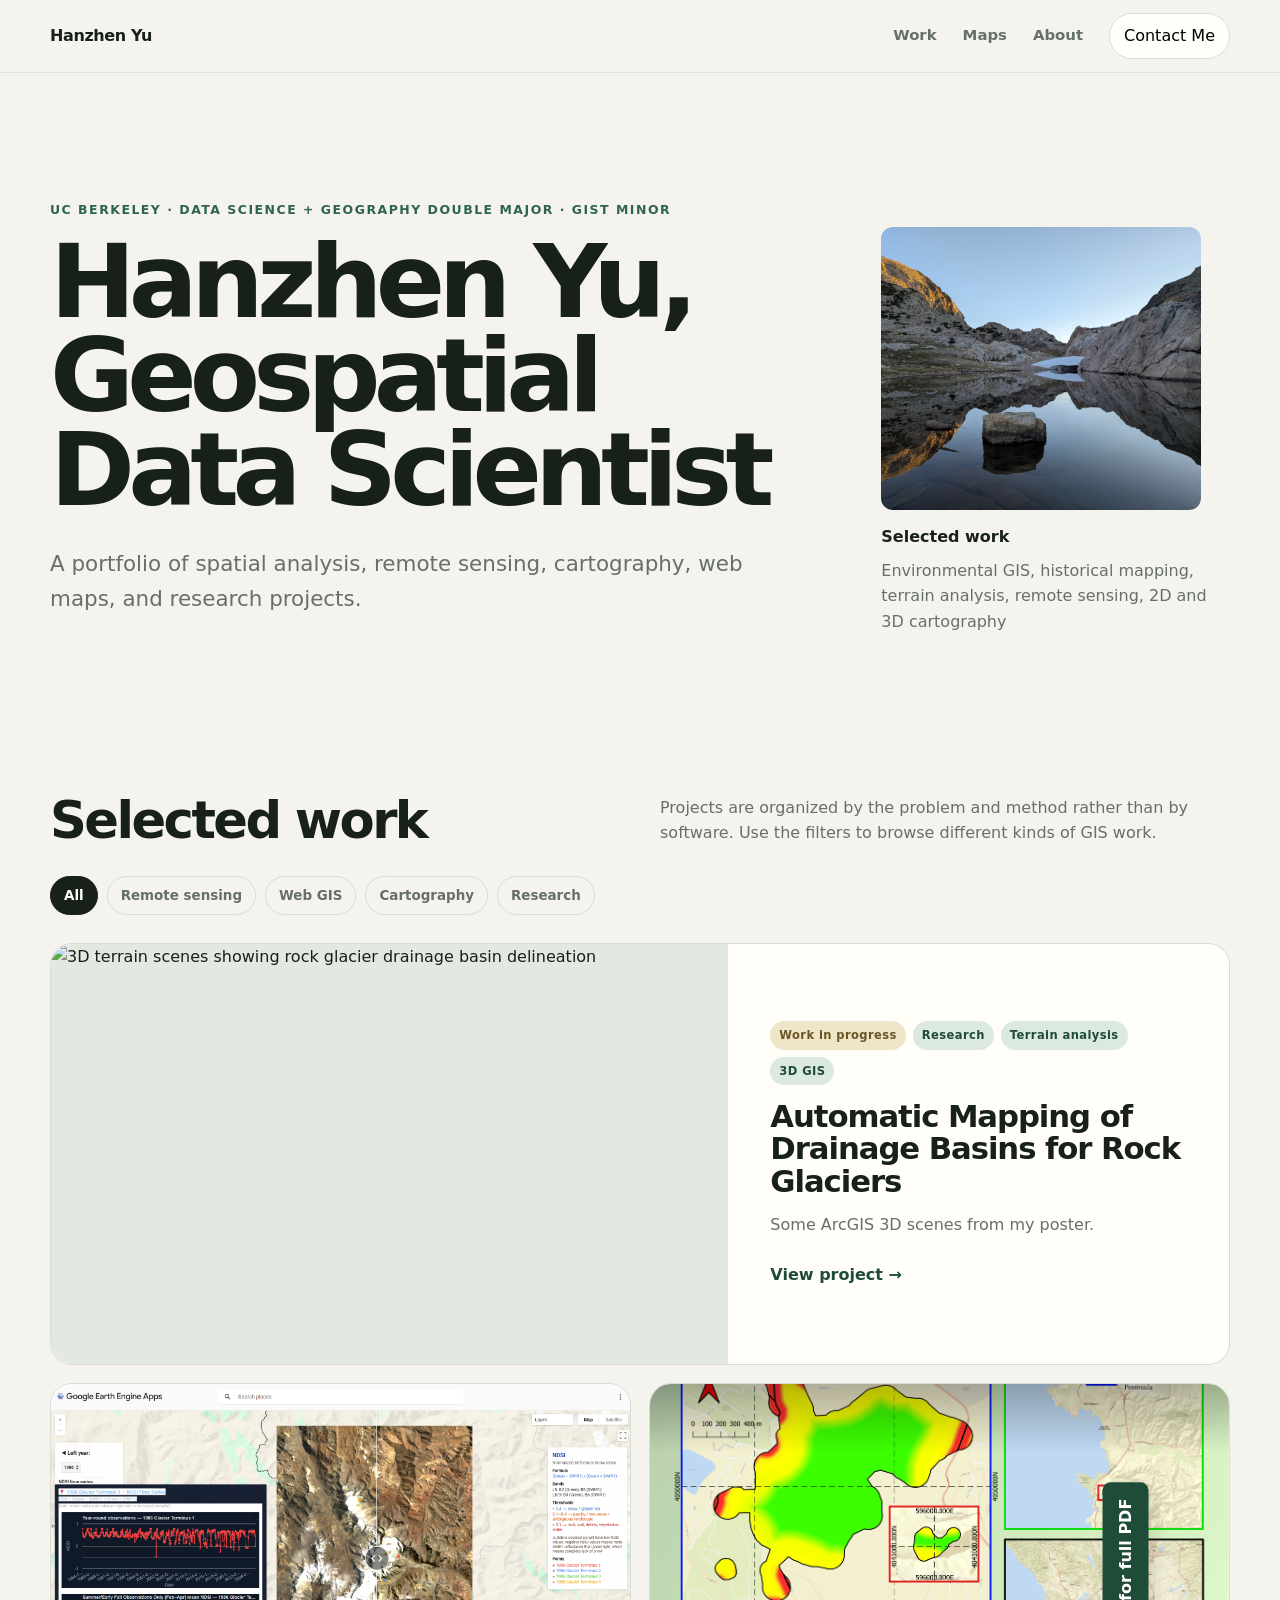
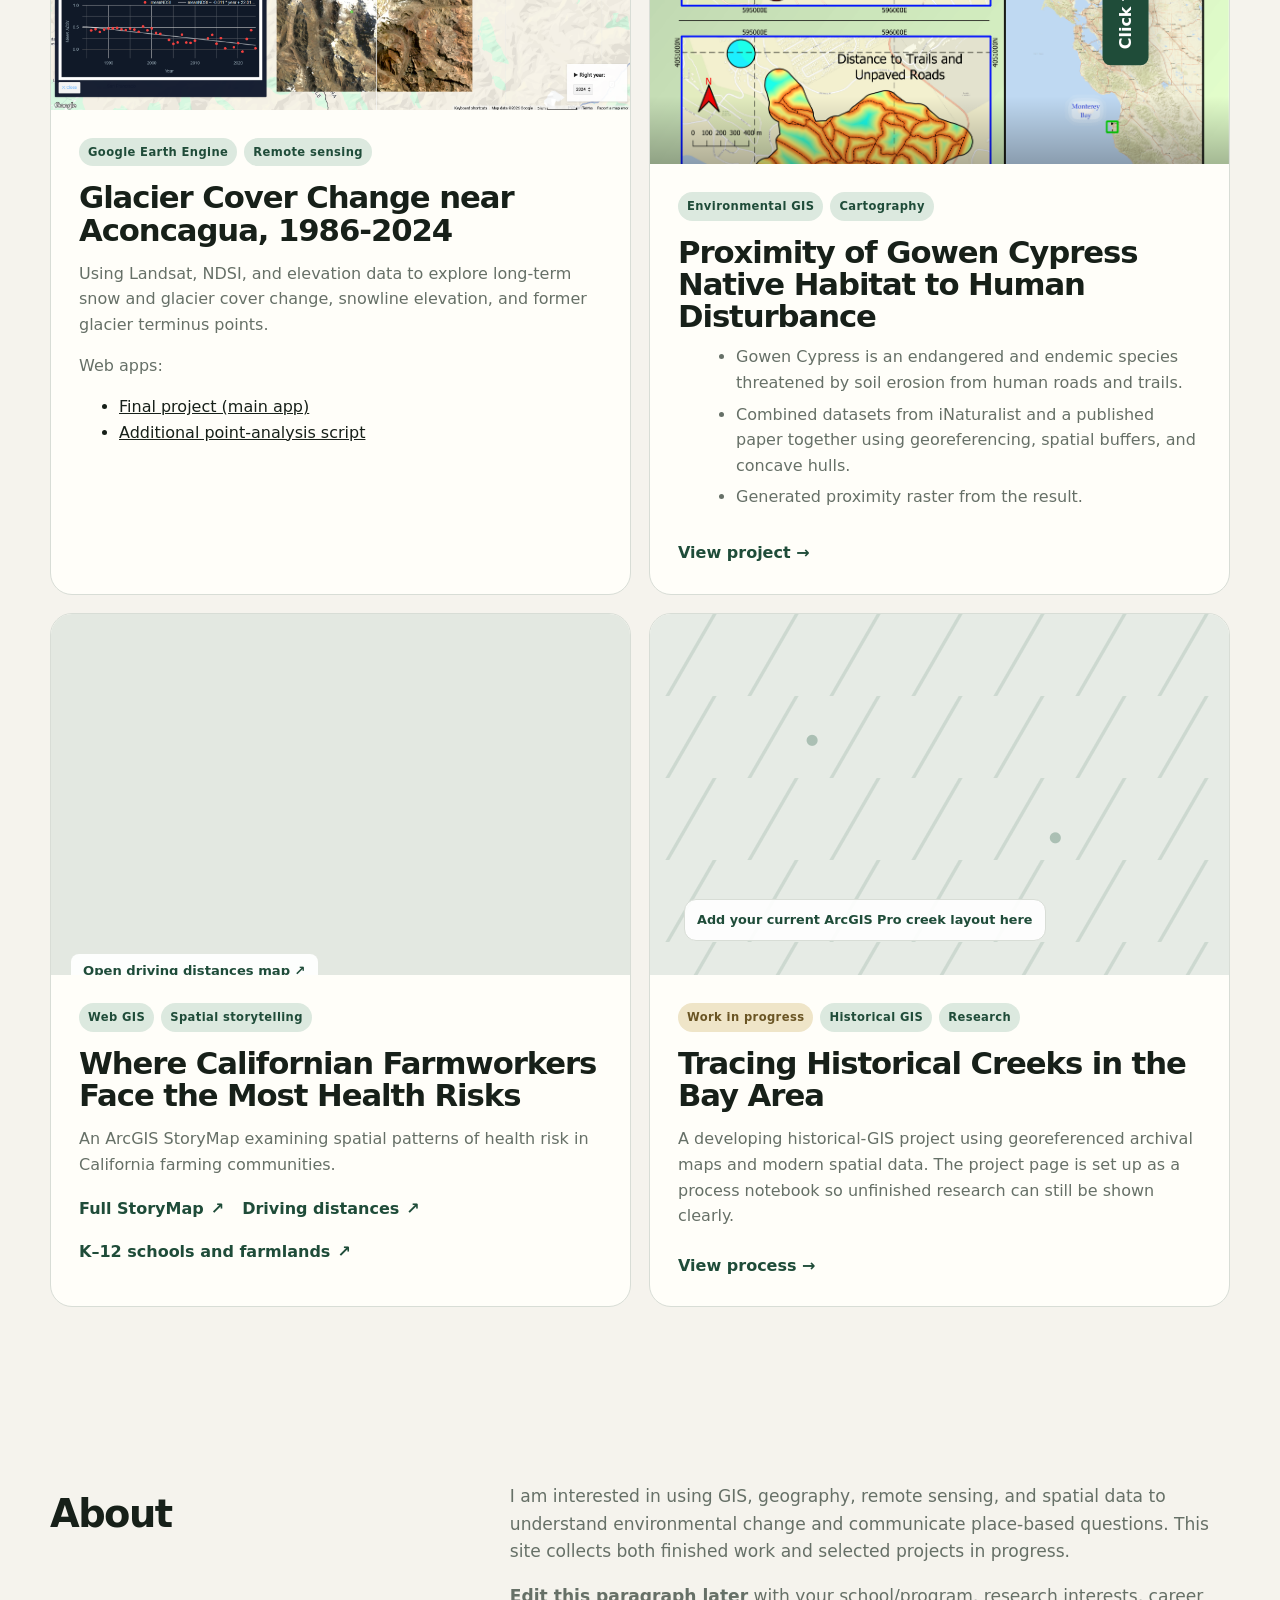
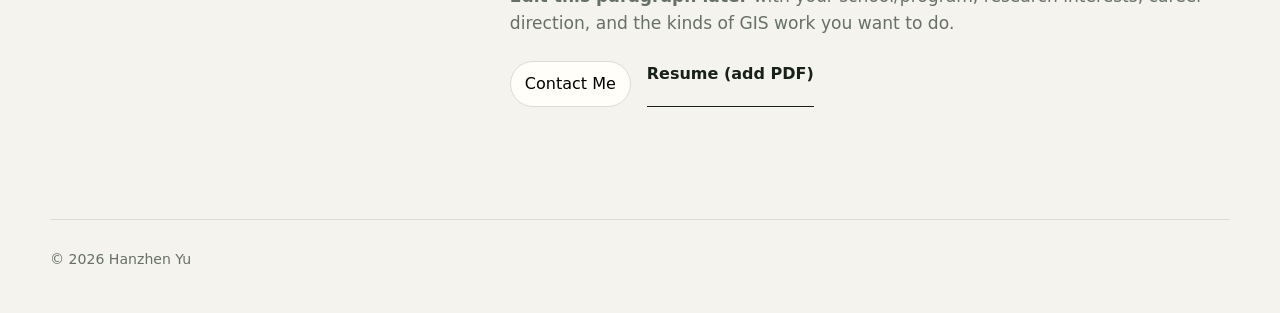
==== commit 1e44fcc2: "sotrymap added" ====
--- a/index.html
+++ b/index.html
@@ -97,12 +97,19 @@
         </article>
 
         <article class="card" data-category="web analysis cartography">
-          <div class="card-media"><div class="placeholder-map"><span>Replace with one of your final StoryMap maps</span></div></div>
+          <div class="card-media map-cover">
+            <iframe src="https://cal.maps.arcgis.com/apps/mapviewer/index.html?webmap=e418926ec7a44b1b90511182c257c78b" title="Driving distances map across California" loading="lazy"></iframe>
+            <a class="map-cover-label" href="https://cal.maps.arcgis.com/apps/mapviewer/index.html?webmap=e418926ec7a44b1b90511182c257c78b" target="_blank" rel="noreferrer">Open driving distances map <span aria-hidden="true">↗</span></a>
+          </div>
           <div class="card-body">
             <div class="card-label"><span class="pill">Web GIS</span><span class="pill">Spatial storytelling</span></div>
             <h3>Where Californian Farmworkers Face the Most Health Risks</h3>
-            <p>An ArcGIS StoryMap examining spatial patterns of health risk in California farming communities. This portfolio page is designed to foreground the two final maps from the story.</p>
-            <a class="card-link" href="projects/farmworker-health.html">View project →</a>
+            <p>An ArcGIS StoryMap examining spatial patterns of health risk in California farming communities.</p>
+            <div class="map-links" aria-label="Farmworker health maps">
+              <a class="card-link" href="https://storymaps.arcgis.com/stories/59a6ea1c851f4271ac476e9fd3179119" target="_blank" rel="noreferrer">Full StoryMap <span aria-hidden="true">↗</span></a>
+              <a class="card-link" href="https://cal.maps.arcgis.com/apps/mapviewer/index.html?webmap=e418926ec7a44b1b90511182c257c78b" target="_blank" rel="noreferrer">Driving distances <span aria-hidden="true">↗</span></a>
+              <a class="card-link" href="https://cal.maps.arcgis.com/home/item.html?id=c51a9f32b4c54073a51452988f27b3f2#overview" target="_blank" rel="noreferrer">K–12 schools and farmlands <span aria-hidden="true">↗</span></a>
+            </div>
           </div>
         </article>
 
--- a/styles.css
+++ b/styles.css
@@ -231,6 +231,31 @@
   font-weight: 800;
   color: var(--green-dark);
 }
+
+.map-cover a {
+  position: relative;
+  z-index: 1;
+}
+.map-cover iframe {
+  display: block;
+  width: 100%;
+  height: 100%;
+  min-height: 290px;
+  border: 0;
+}
+.map-cover-label {
+  position: absolute;
+  left: 20px;
+  bottom: 18px;
+  padding: 9px 12px;
+  border-radius: 8px;
+  background: rgba(255,255,255,.94);
+  color: var(--green-dark);
+  font-size: .82rem;
+  font-weight: 800;
+}
+.map-links { display: flex; flex-wrap: wrap; gap: 0 18px; }
+.map-links .card-link { margin-top: 18px; }
 
 .pdf-thumb {
   display: grid;
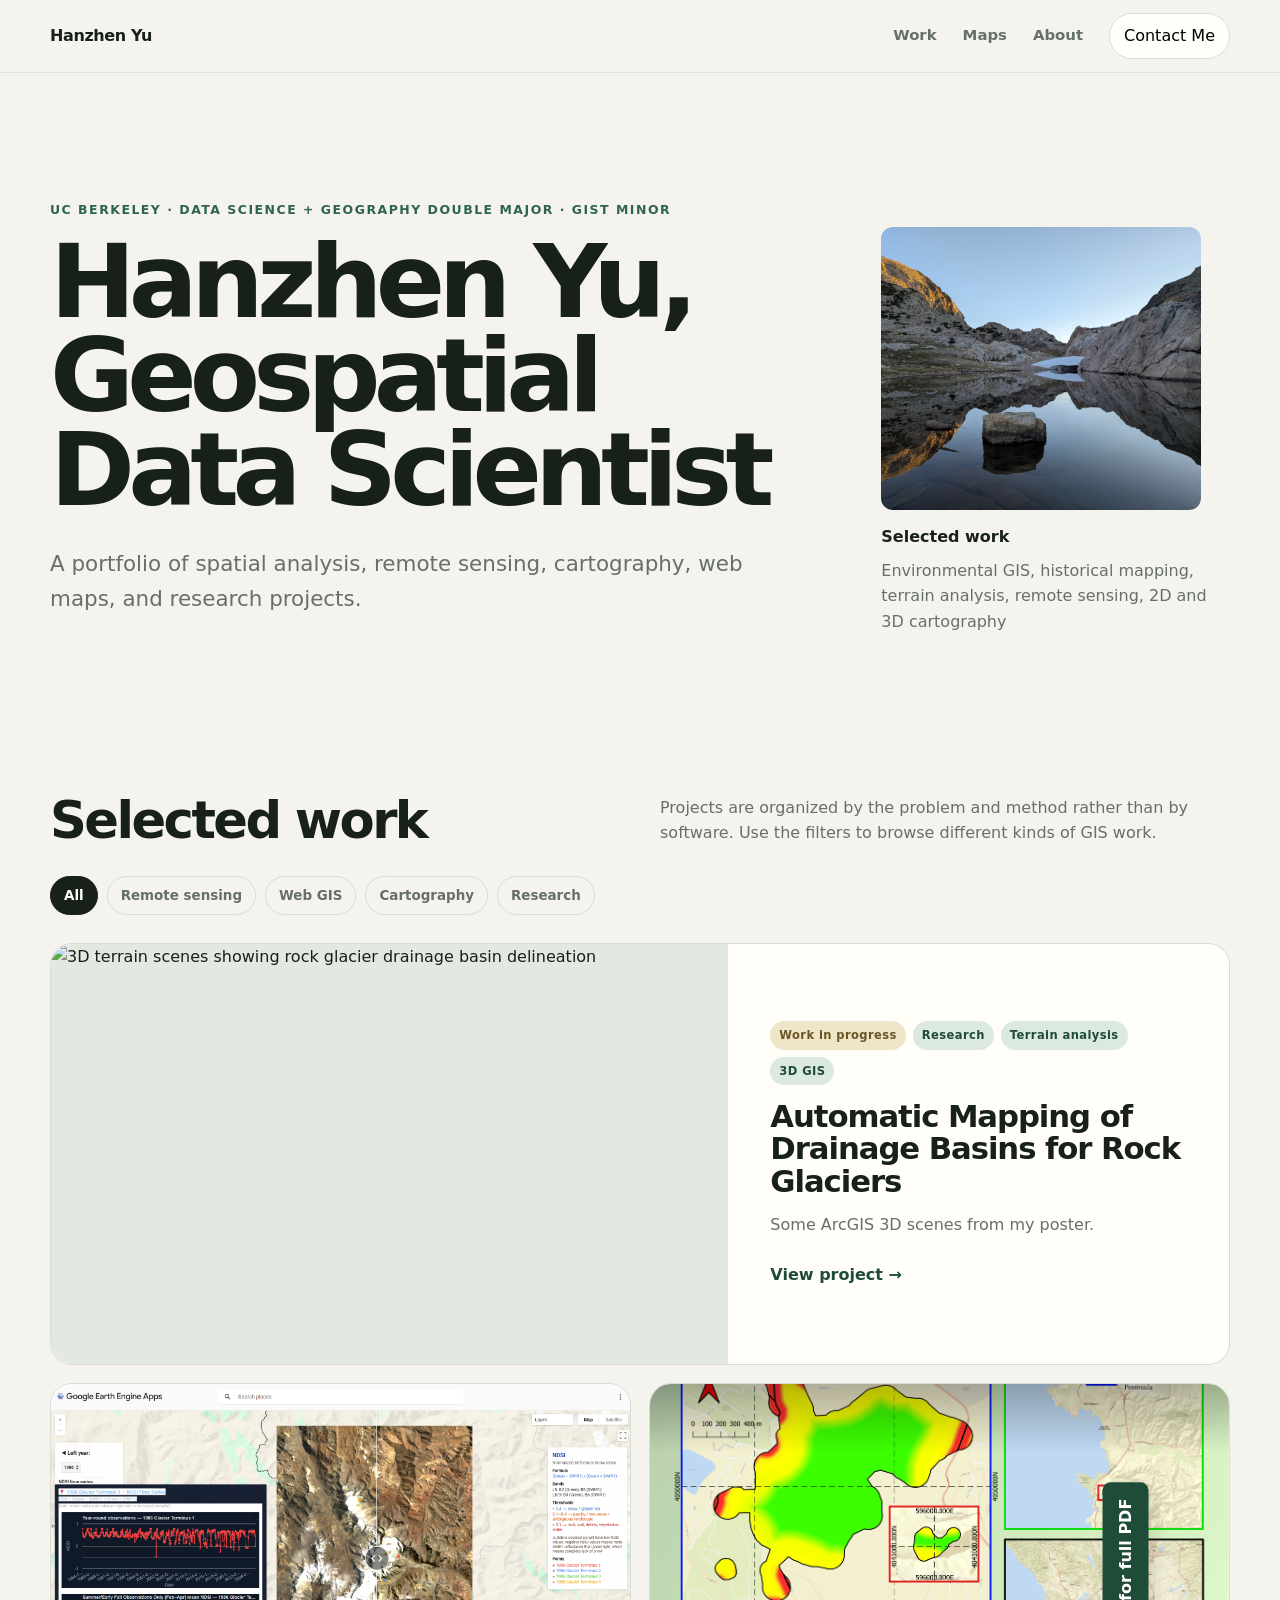
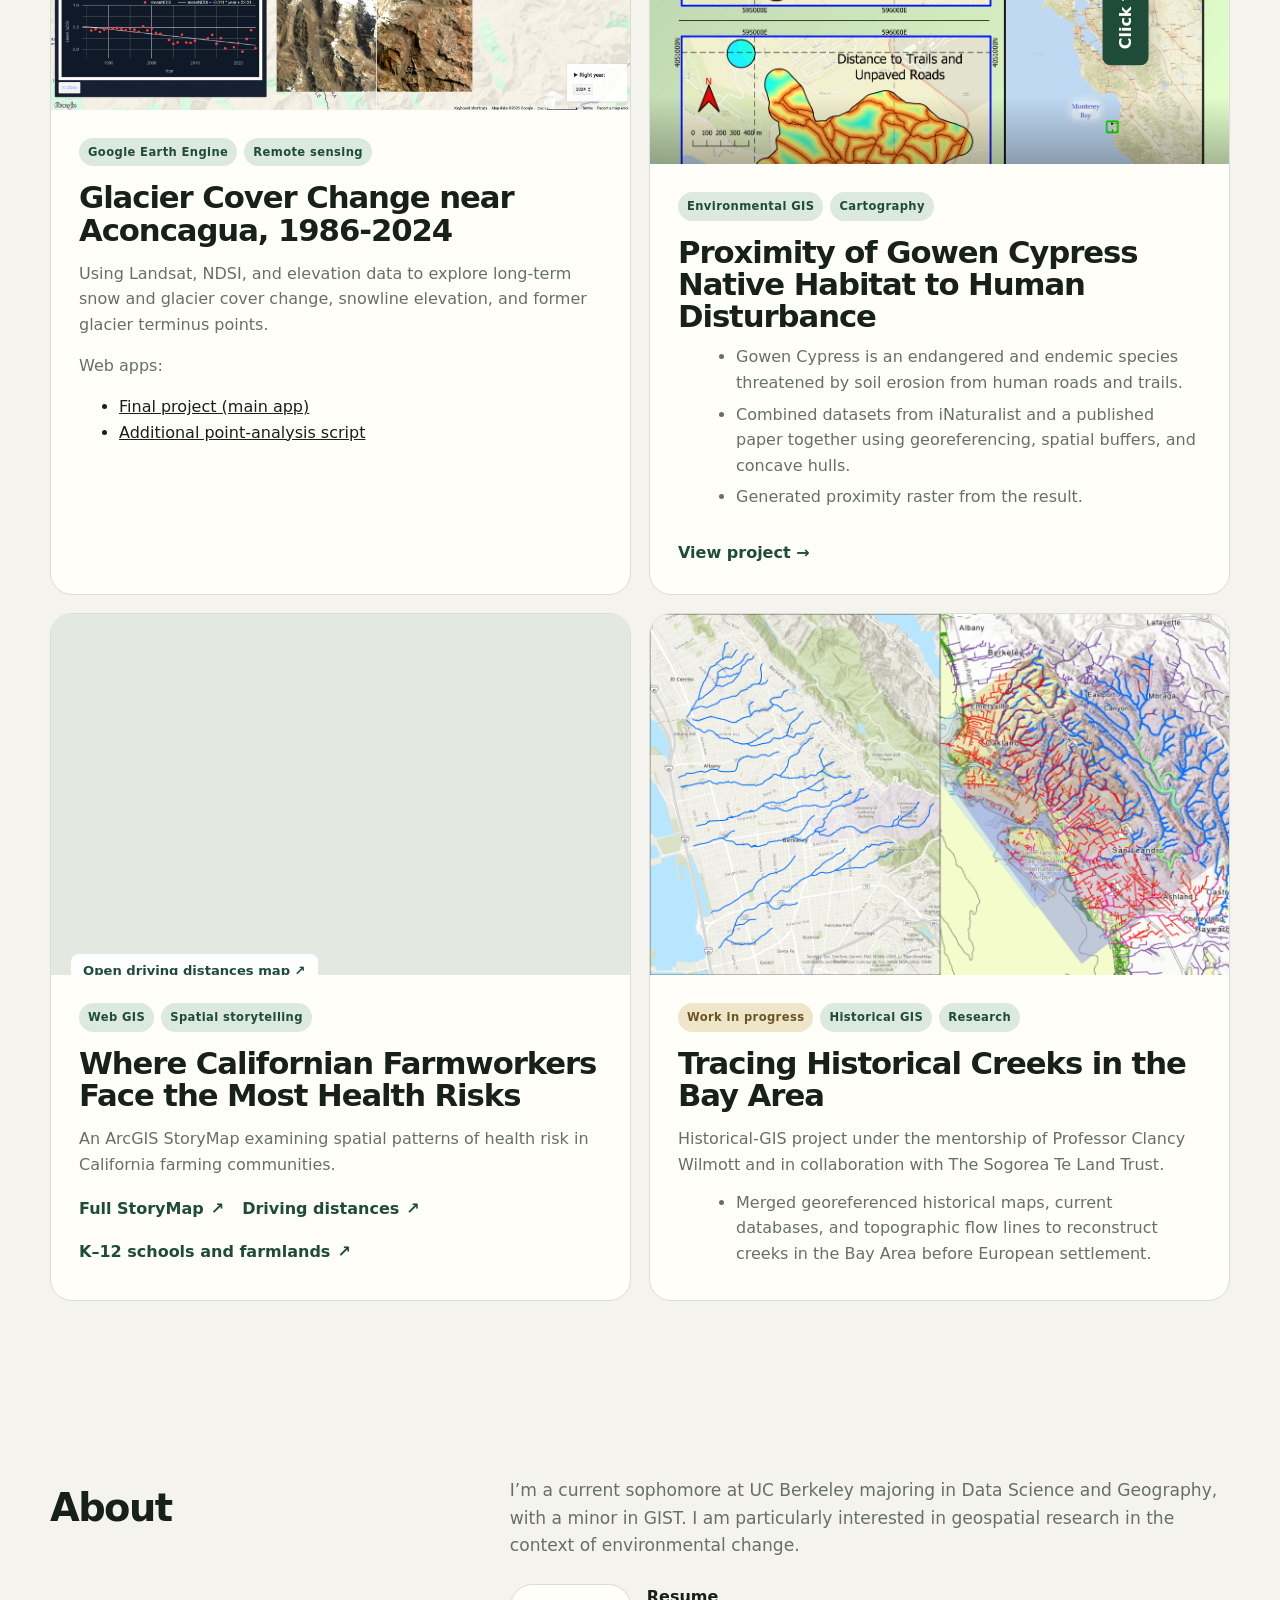
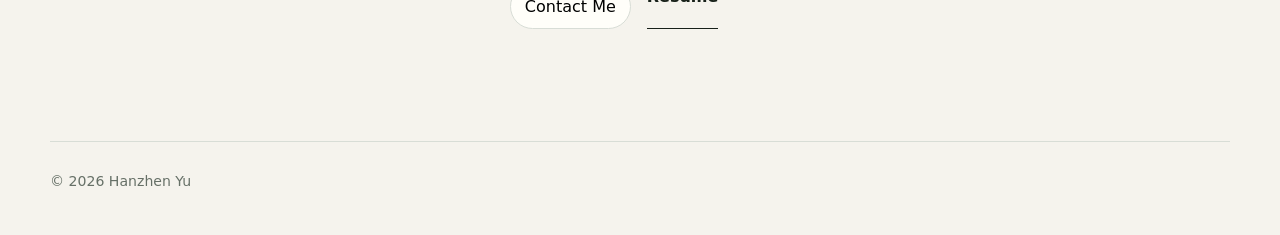
==== commit 16f23d05: "Update portfolio homepage and resume link" ====
--- a/index.html
+++ b/index.html
@@ -114,12 +114,16 @@
         </article>
 
         <article class="card" data-category="research cartography analysis">
-          <div class="card-media"><div class="placeholder-map"><span>Add your current ArcGIS Pro creek layout here</span></div></div>
+          <div class="card-media">
+            <img src="assets/Layout.png" alt="Historical creek map layout for the Bay Area">
+          </div>
           <div class="card-body">
             <div class="card-label"><span class="pill wip">Work in progress</span><span class="pill">Historical GIS</span><span class="pill">Research</span></div>
             <h3>Tracing Historical Creeks in the Bay Area</h3>
-            <p>A developing historical-GIS project using georeferenced archival maps and modern spatial data. The project page is set up as a process notebook so unfinished research can still be shown clearly.</p>
-            <a class="card-link" href="projects/historical-creeks.html">View process →</a>
+            <p>Historical-GIS project under the mentorship of Professor Clancy Wilmott and in collaboration with The Sogorea Te Land Trust.</p>
+            <ul class="project-bullets">
+              <li>Merged georeferenced historical maps, current databases, and topographic flow lines to reconstruct creeks in the Bay Area before European settlement.</li>
+            </ul>
           </div>
         </article>
       </div>
@@ -131,11 +135,10 @@
       <div class="about-grid">
         <h2>About</h2>
         <div>
-          <p>I am interested in using GIS, geography, remote sensing, and spatial data to understand environmental change and communicate place-based questions. This site collects both finished work and selected projects in progress.</p>
-          <p><strong>Edit this paragraph later</strong> with your school/program, research interests, career direction, and the kinds of GIS work you want to do.</p>
+          <p>I’m a current sophomore at UC Berkeley majoring in Data Science and Geography, with a minor in GIST. I am particularly interested in geospatial research in the context of environmental change.</p>
           <div class="about-links">
             <button type="button" class="nav-cta open-contact" id="contactBtnBottom">Contact Me</button>
-            <a class="text-link" href="#">Resume (add PDF)</a>
+            <a class="text-link" href="assets/public resume.pdf" target="_blank" rel="noreferrer">Resume</a>
           </div>
         </div>
       </div>
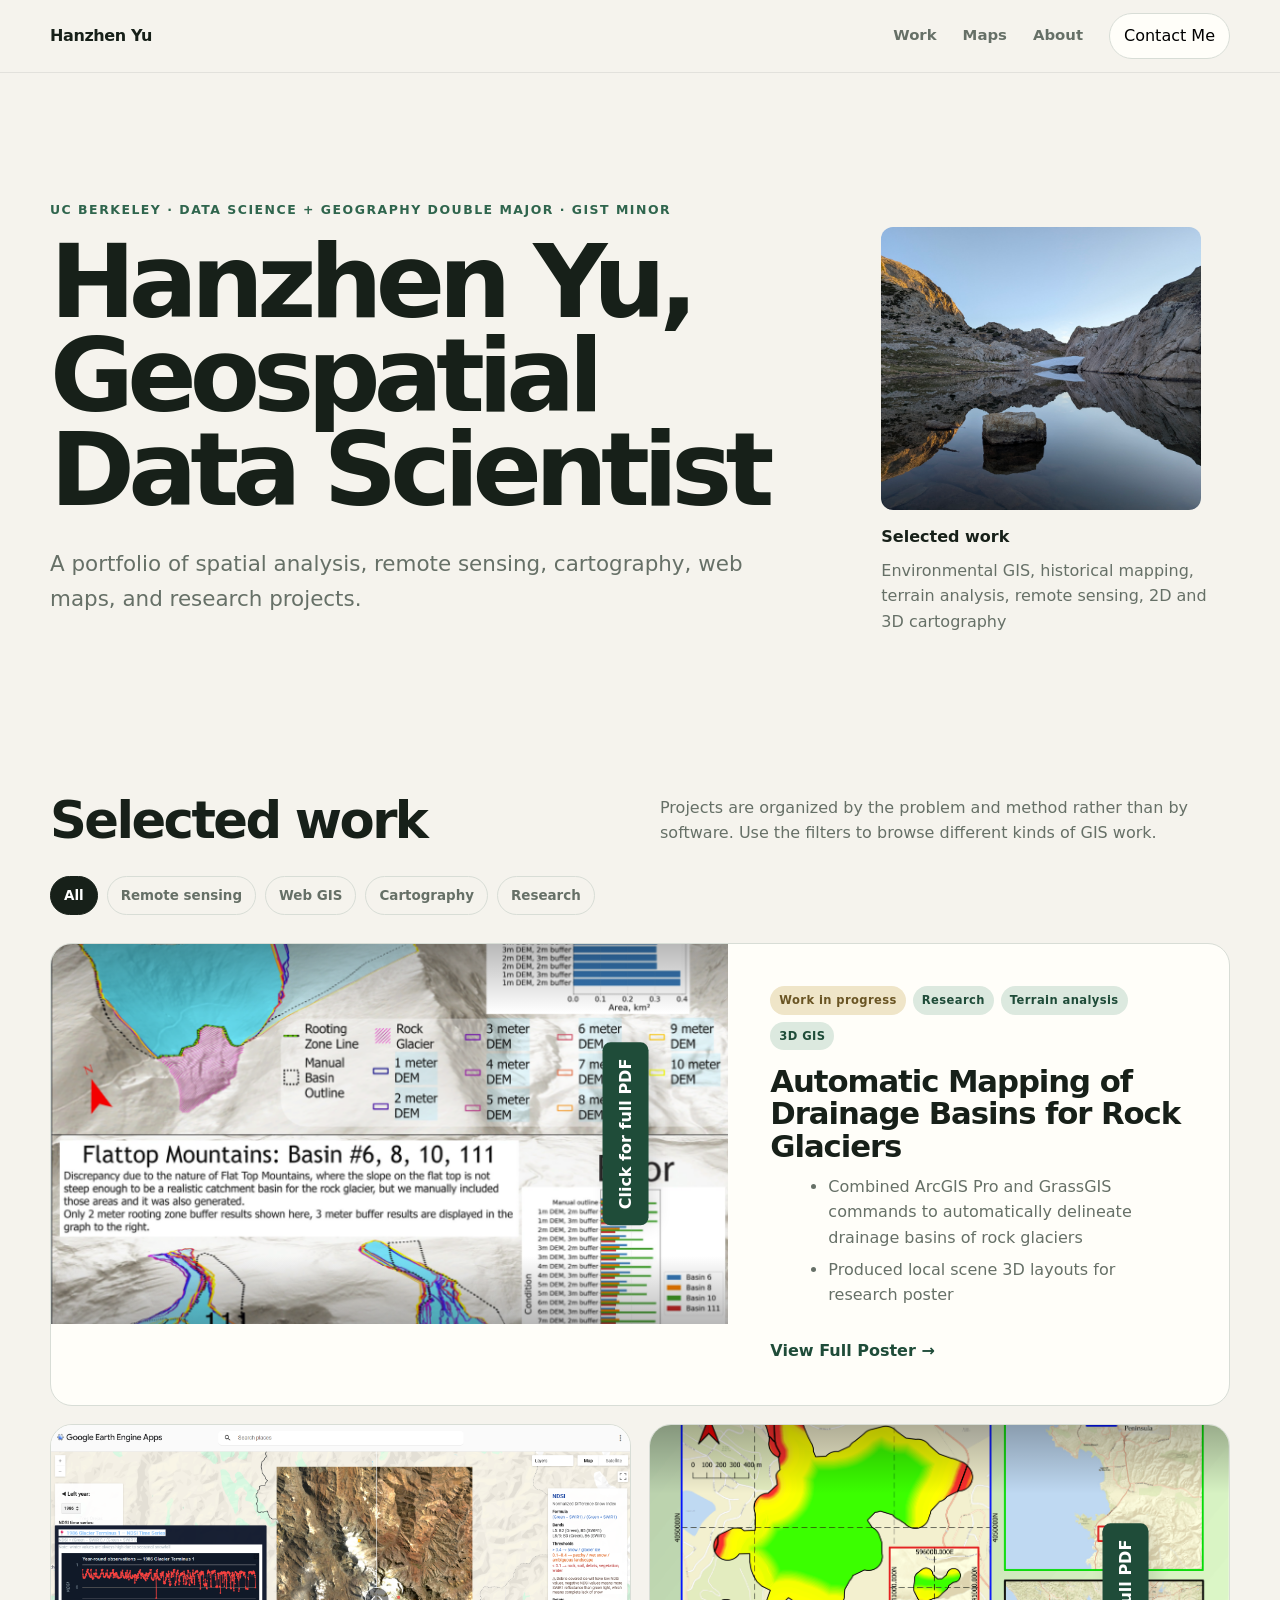
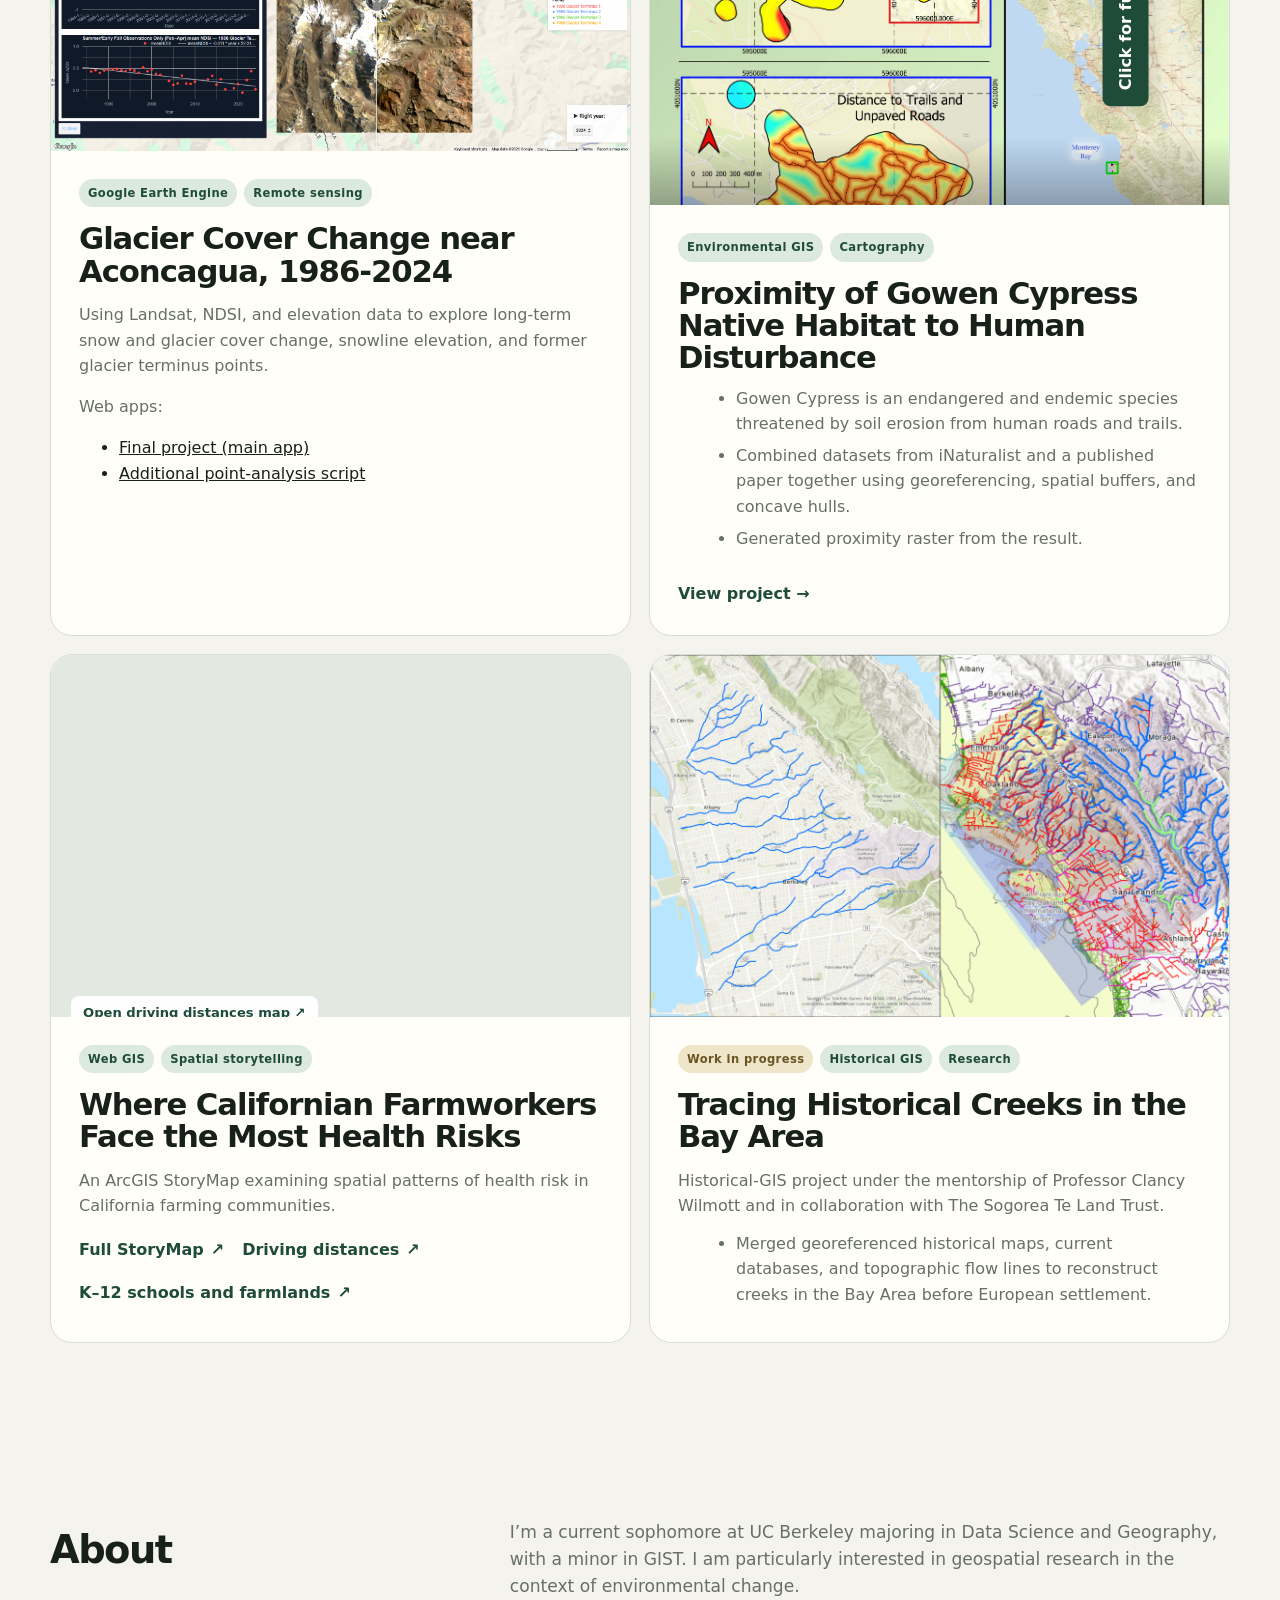
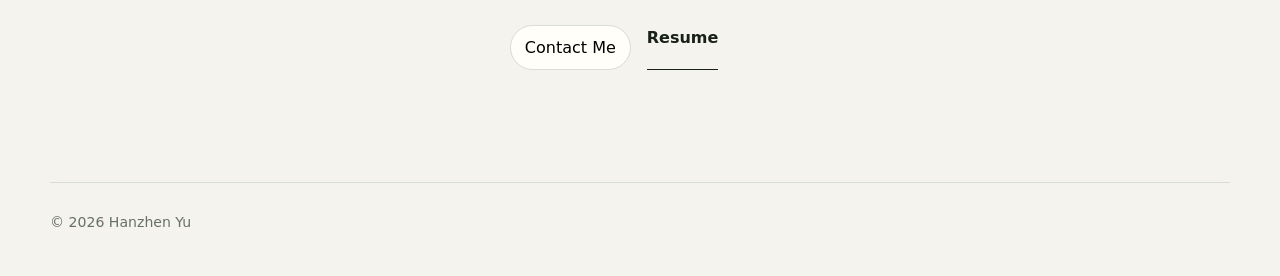
==== commit 4db65d07: "finally updated" ====
--- a/index.html
+++ b/index.html
@@ -52,12 +52,20 @@
 
       <div class="project-grid">
         <article class="card featured" data-category="research analysis cartography">
-          <div class="card-media"><img src="assets/rock-glacier-scenes.jpg" alt="3D terrain scenes showing rock glacier drainage basin delineation"></div>
+          <div class="card-media card-media-preview">
+            <div class="crop-vertical">
+              <img src="assets/Rock glaicer project button.png" alt="Rock Glacier Project research poster">
+              <a class="pdf-vertical-button" href="assets/Yu_SPUR2026.jpg" target="_blank">Click for full PDF</a>
+            </div>
+          </div>
           <div class="card-body">
             <div class="card-label"><span class="pill wip">Work in progress</span><span class="pill">Research</span><span class="pill">Terrain analysis</span><span class="pill">3D GIS</span></div>
             <h3>Automatic Mapping of Drainage Basins for Rock Glaciers</h3>
-            <p>Some ArcGIS 3D scenes from my poster.</p>
-            <a class="card-link" href="projects/rock-glaciers.html">View project →</a>
+            <ul class="project-bullets">
+              <li>Combined ArcGIS Pro and GrassGIS commands to automatically delineate drainage basins of rock glaciers</li>
+              <li>Produced local scene 3D layouts for research poster</li>
+            </ul>
+            <a class="card-link" href="assets/Yu_SPUR2026.jpg" target="_blank" rel="noreferrer">View Full Poster →</a>
           </div>
         </article>
 
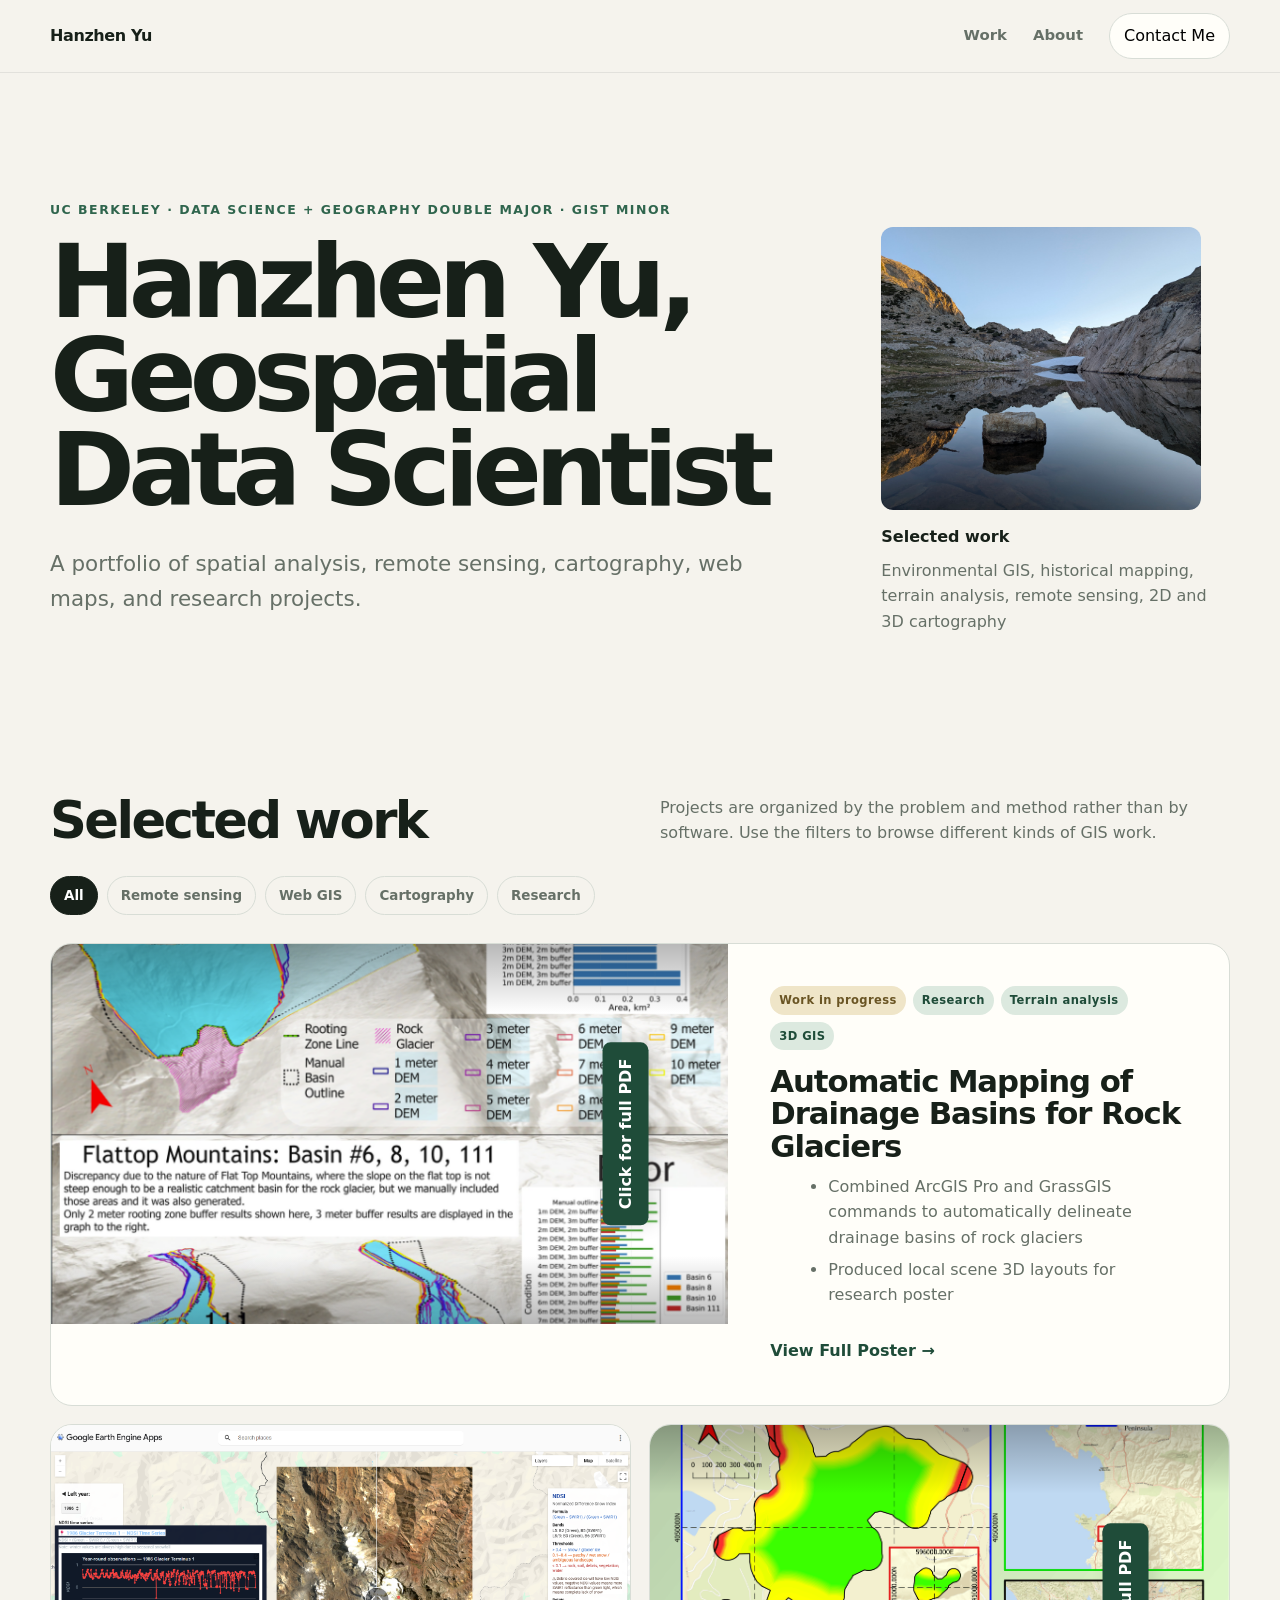
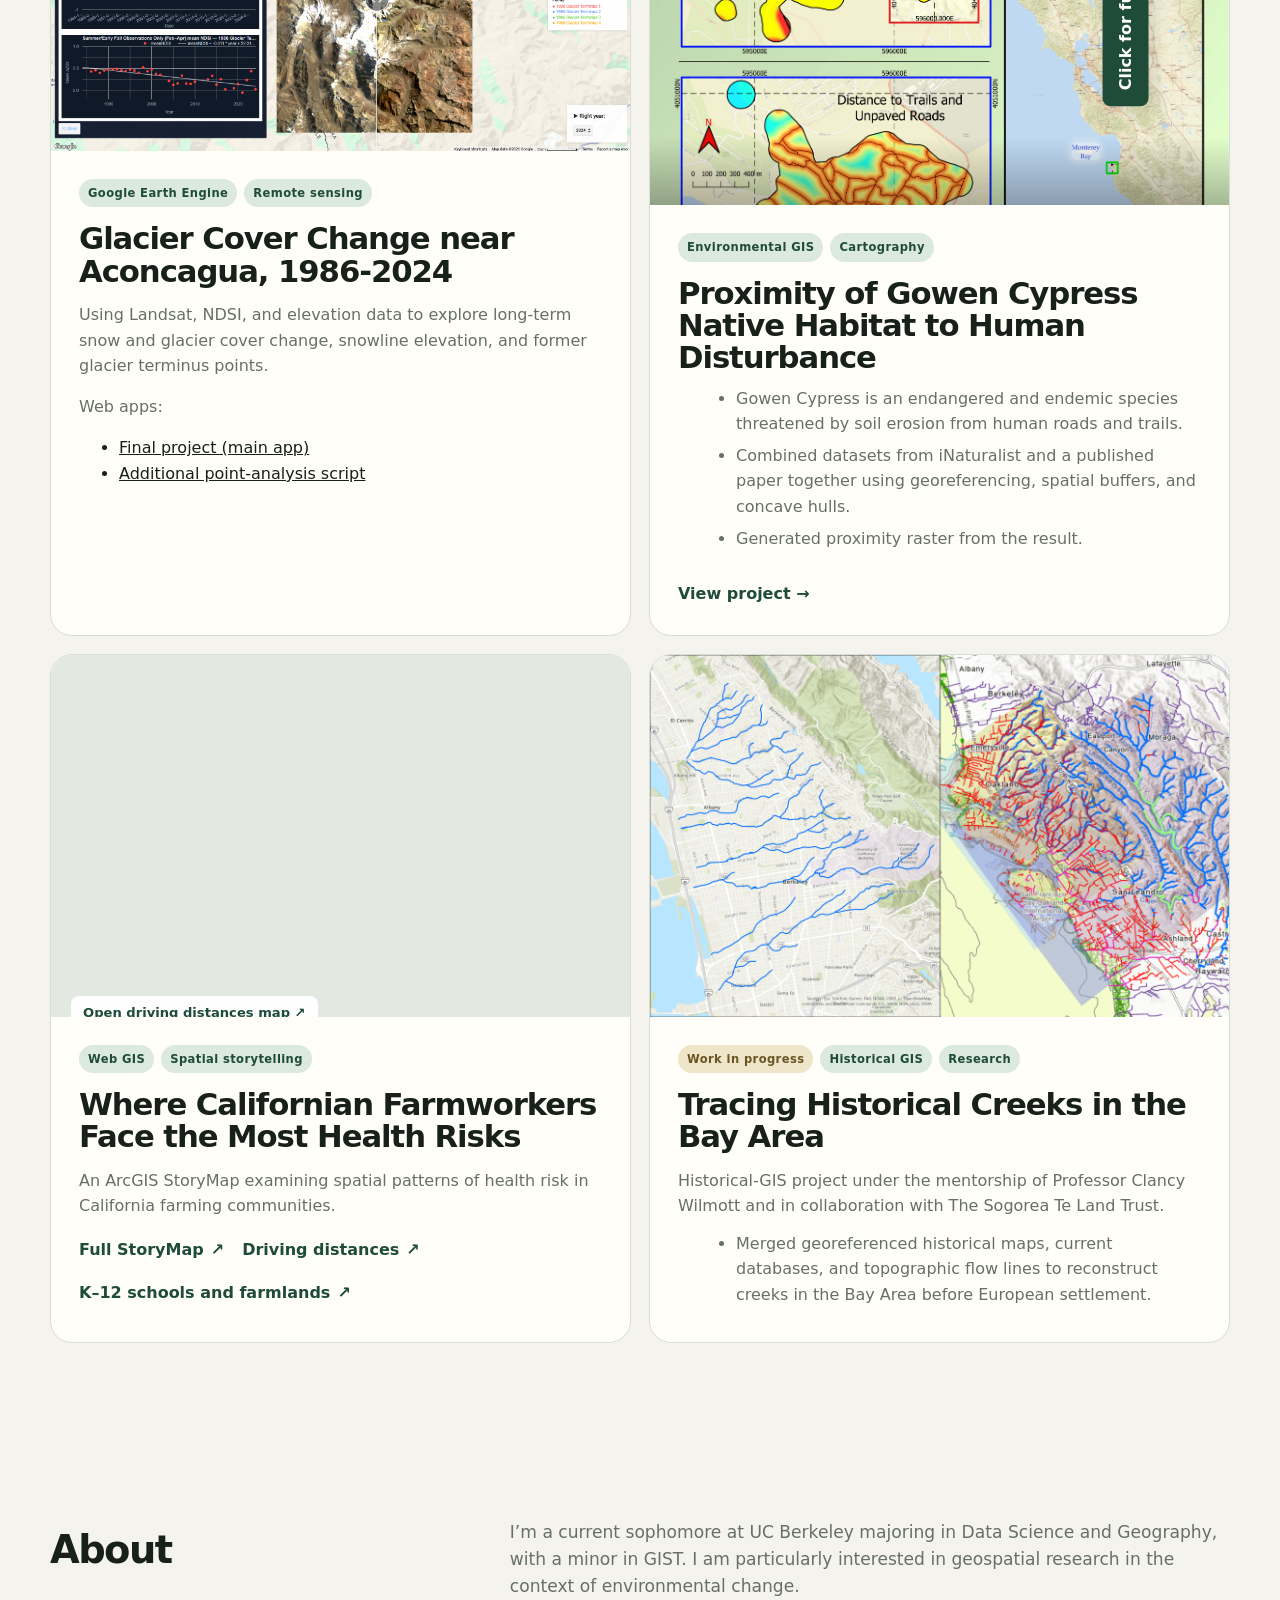
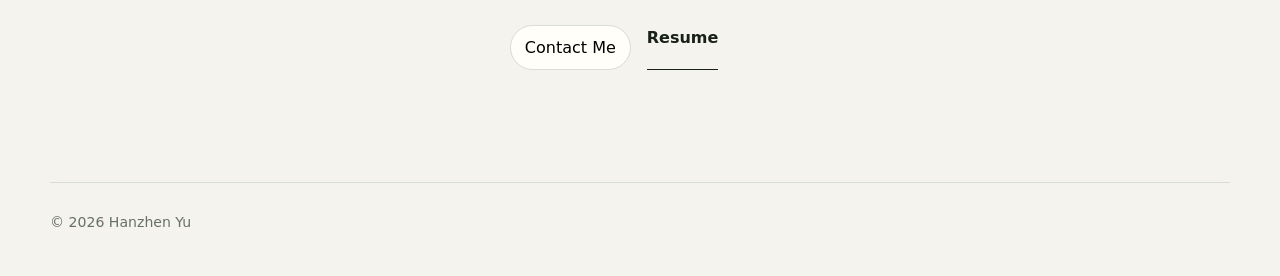
==== commit 7df44cd4: "delete maps" ====
--- a/index.html
+++ b/index.html
@@ -13,7 +13,6 @@
       <a class="brand" href="index.html">Hanzhen Yu</a>
       <div class="nav-links">
         <a href="#work">Work</a>
-        <a href="#maps">Maps</a>
         <a href="#about">About</a>
         <button type="button" class="nav-cta open-contact" id="contactBtn">Contact Me</button>
       </div>
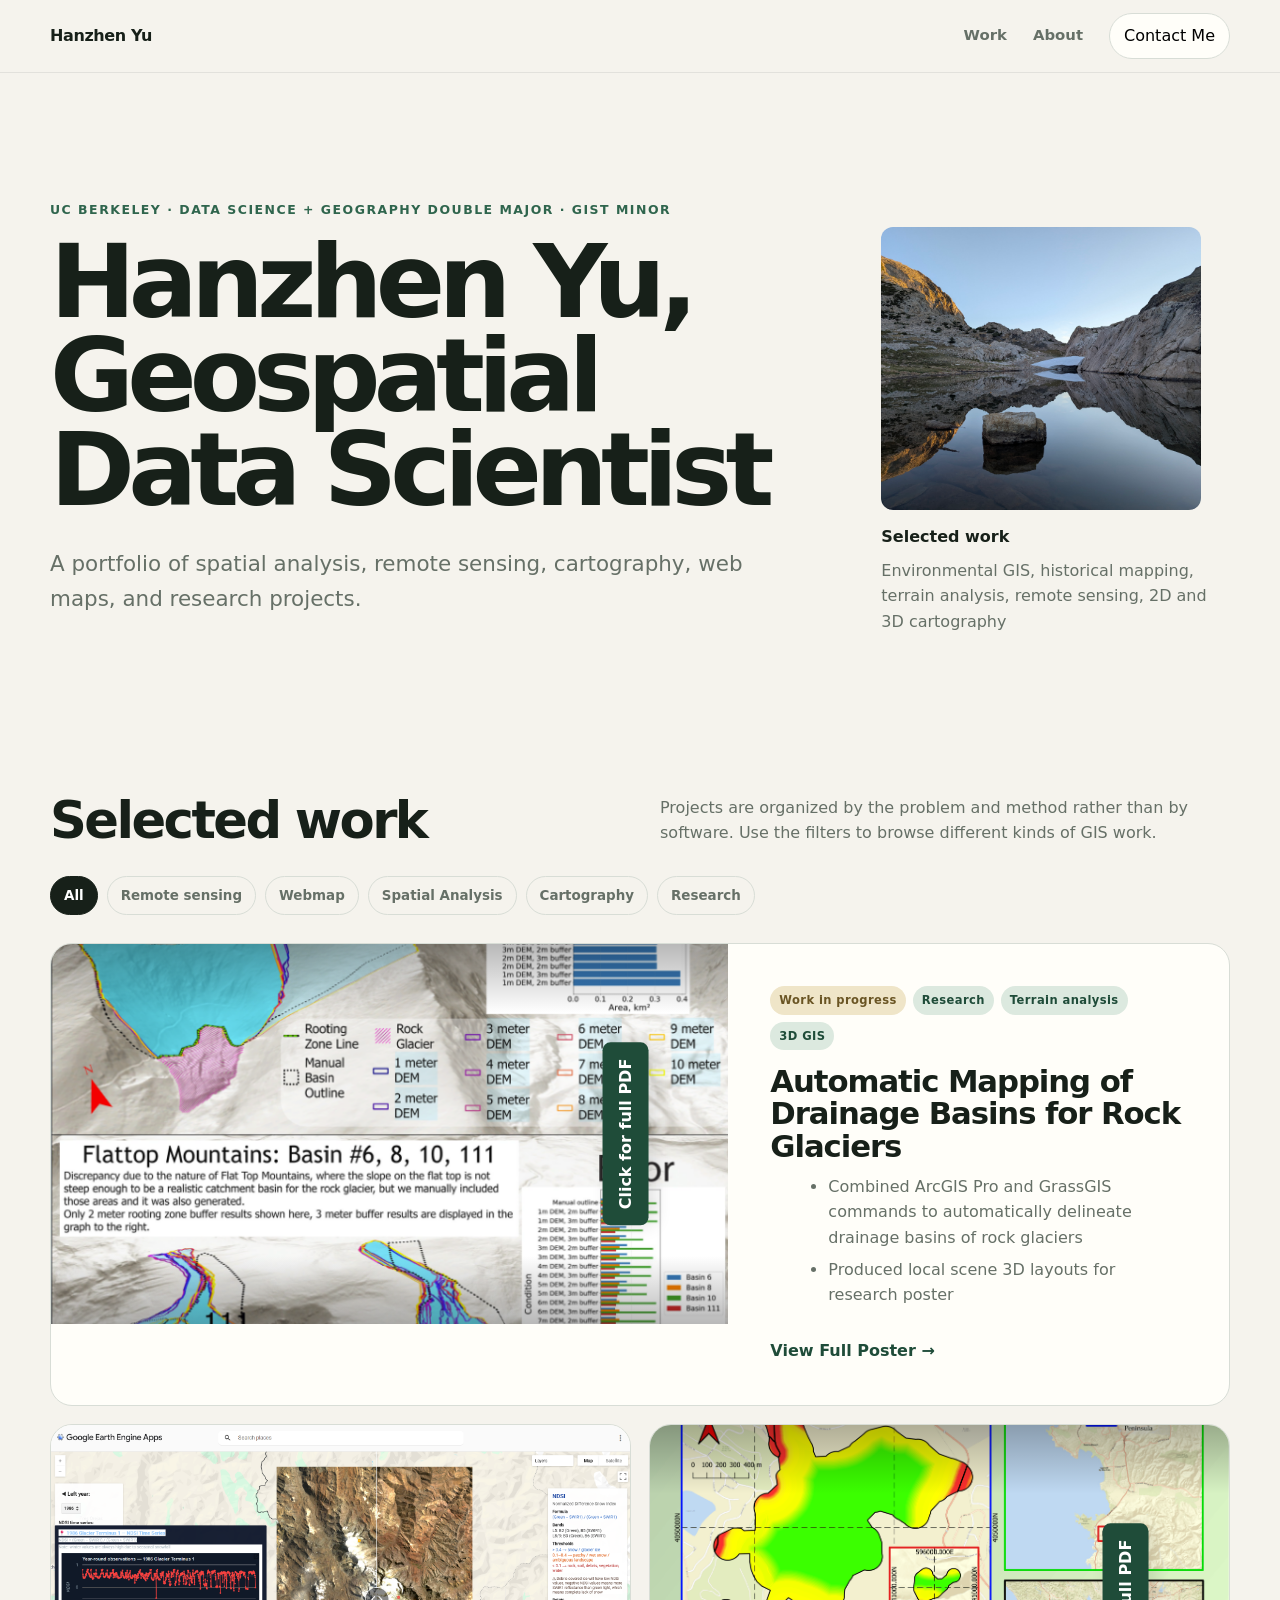
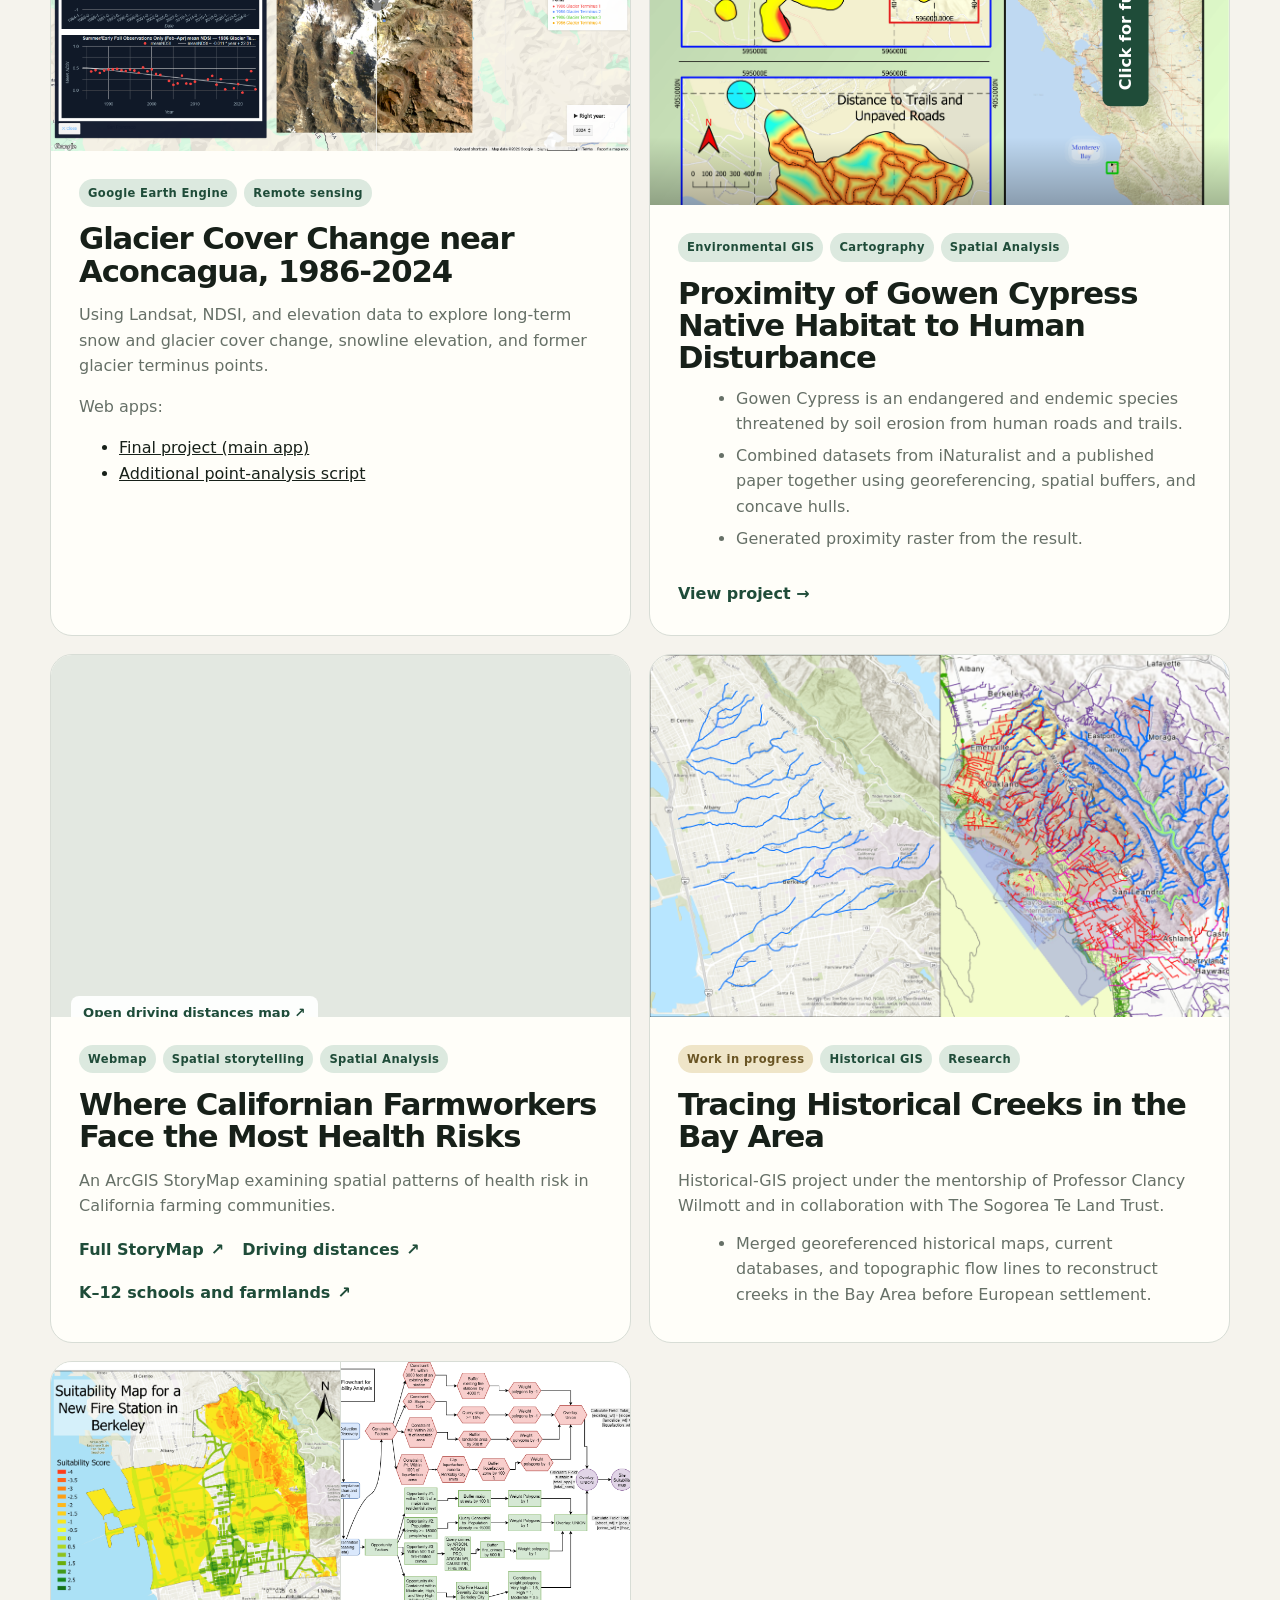
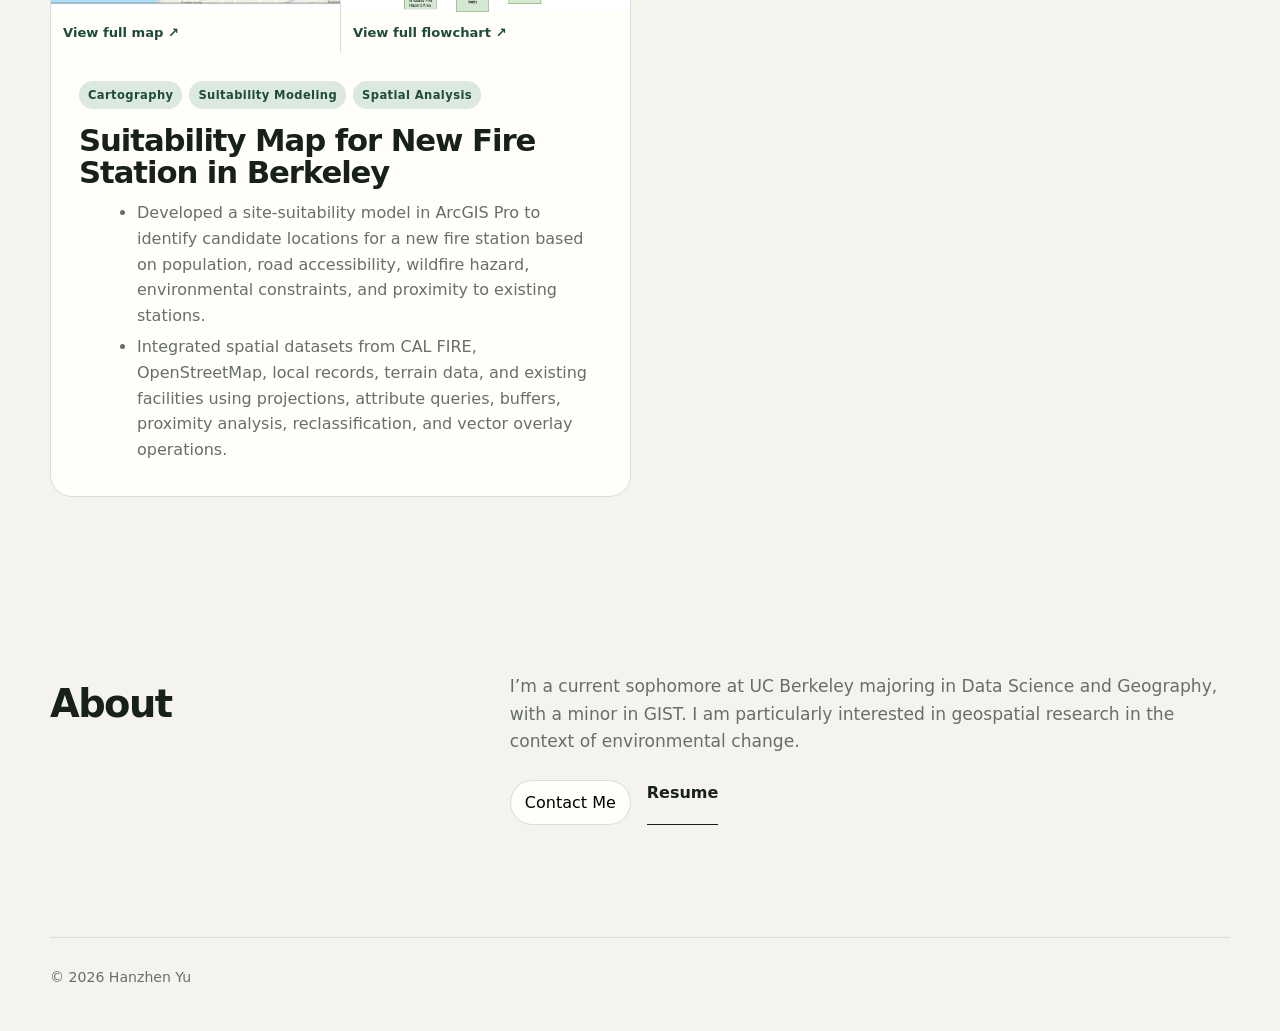
==== commit d1c5e21b: "Add Berkeley fire suitability portfolio project" ====
--- a/index.html
+++ b/index.html
@@ -44,7 +44,8 @@
       <div class="filters" aria-label="Project filters">
         <button class="filter-btn active" data-filter="all">All</button>
         <button class="filter-btn" data-filter="remote">Remote sensing</button>
-        <button class="filter-btn" data-filter="web">Web GIS</button>
+        <button class="filter-btn" data-filter="web">Webmap</button>
+        <button class="filter-btn" data-filter="spatial-analysis">Spatial Analysis</button>
         <button class="filter-btn" data-filter="cartography">Cartography</button>
         <button class="filter-btn" data-filter="research">Research</button>
       </div>
@@ -84,7 +85,7 @@
           </div>
         </article>
 
-        <article class="card" data-category="analysis cartography">
+        <article class="card" data-category="analysis cartography spatial-analysis">
           <div class="card-media card-media-preview">
             <div class="crop-vertical">
               <img src="assets/gowen_cypress.png" alt="Proximity of Gowen Cypress Native Habitat to Human Disturbance">
@@ -92,7 +93,7 @@
             </div>
           </div>
           <div class="card-body">
-            <div class="card-label"><span class="pill">Environmental GIS</span><span class="pill">Cartography</span></div>
+            <div class="card-label"><span class="pill">Environmental GIS</span><span class="pill">Cartography</span><span class="pill">Spatial Analysis</span></div>
               <h3>Proximity of Gowen Cypress Native Habitat to Human Disturbance</h3>
             <ul class="project-bullets">
               <li>Gowen Cypress is an endangered and endemic species threatened by soil erosion from human roads and trails.</li>
@@ -103,13 +104,13 @@
           </div>
         </article>
 
-        <article class="card" data-category="web analysis cartography">
+        <article class="card" data-category="web analysis cartography spatial-analysis">
           <div class="card-media map-cover">
             <iframe src="https://cal.maps.arcgis.com/apps/mapviewer/index.html?webmap=e418926ec7a44b1b90511182c257c78b" title="Driving distances map across California" loading="lazy"></iframe>
             <a class="map-cover-label" href="https://cal.maps.arcgis.com/apps/mapviewer/index.html?webmap=e418926ec7a44b1b90511182c257c78b" target="_blank" rel="noreferrer">Open driving distances map <span aria-hidden="true">↗</span></a>
           </div>
           <div class="card-body">
-            <div class="card-label"><span class="pill">Web GIS</span><span class="pill">Spatial storytelling</span></div>
+            <div class="card-label"><span class="pill">Webmap</span><span class="pill">Spatial storytelling</span><span class="pill">Spatial Analysis</span></div>
             <h3>Where Californian Farmworkers Face the Most Health Risks</h3>
             <p>An ArcGIS StoryMap examining spatial patterns of health risk in California farming communities.</p>
             <div class="map-links" aria-label="Farmworker health maps">
@@ -130,6 +131,31 @@
             <p>Historical-GIS project under the mentorship of Professor Clancy Wilmott and in collaboration with The Sogorea Te Land Trust.</p>
             <ul class="project-bullets">
               <li>Merged georeferenced historical maps, current databases, and topographic flow lines to reconstruct creeks in the Bay Area before European settlement.</li>
+            </ul>
+          </div>
+        </article>
+
+        <article class="card" data-category="cartography analysis spatial-analysis">
+          <div class="card-media image-pair-media" aria-label="Project map and workflow diagram">
+            <figure class="project-image-preview">
+              <a href="assets/Berkeley_Fire_suitability.png" target="_blank" rel="noreferrer" aria-label="View full-size fire station suitability map">
+                <img src="assets/Berkeley_Fire_suitability.png" alt="Fire station site suitability map for Berkeley">
+                <span>View full map <span aria-hidden="true">↗</span></span>
+              </a>
+            </figure>
+            <figure class="project-image-preview">
+              <a href="assets/Berkeley_new_fire_station_suitability)flowchart.png" target="_blank" rel="noreferrer" aria-label="View full-size suitability analysis flowchart">
+                <img src="assets/Berkeley_new_fire_station_suitability)flowchart.png" alt="Flowchart of the Berkeley fire station suitability analysis">
+                <span>View full flowchart <span aria-hidden="true">↗</span></span>
+              </a>
+            </figure>
+          </div>
+          <div class="card-body">
+            <div class="card-label"><span class="pill">Cartography</span><span class="pill">Suitability Modeling</span><span class="pill">Spatial Analysis</span></div>
+            <h3>Suitability Map for New Fire Station in Berkeley</h3>
+            <ul class="project-bullets">
+              <li>Developed a site-suitability model in ArcGIS Pro to identify candidate locations for a new fire station based on population, road accessibility, wildfire hazard, environmental constraints, and proximity to existing stations.</li>
+              <li>Integrated spatial datasets from CAL FIRE, OpenStreetMap, local records, terrain data, and existing facilities using projections, attribute queries, buffers, proximity analysis, reclassification, and vector overlay operations.</li>
             </ul>
           </div>
         </article>
--- a/styles.css
+++ b/styles.css
@@ -175,6 +175,37 @@
   height: auto;
   background: transparent;
 }
+.image-pair-media {
+  display: grid;
+  grid-template-columns: 1fr 1fr;
+  gap: 1px;
+  aspect-ratio: auto;
+  background: var(--line);
+}
+.project-image-preview {
+  min-width: 0;
+  margin: 0;
+  background: var(--paper);
+}
+.project-image-preview a {
+  display: grid;
+  grid-template-rows: 250px auto;
+  height: 100%;
+  text-decoration: none;
+}
+.project-image-preview img {
+  width: 100%;
+  height: 250px;
+  object-fit: contain;
+  background: #f1f2ee;
+}
+.project-image-preview a > span {
+  padding: 10px 12px;
+  color: var(--green-dark);
+  font-size: .82rem;
+  font-weight: 800;
+}
+.project-image-preview a:hover > span { text-decoration: underline; }
 .card.featured .card-media { aspect-ratio: auto; min-height: 420px; }
 .card-media img { width: 100%; height: 100%; object-fit: cover; }
 .card-body { padding: 28px; }
@@ -456,6 +487,7 @@
   .section { padding: 56px 0; }
   .section-head { flex-direction: column; align-items: start; gap: 14px; }
   .gallery-grid, .image-pair, .stats { grid-template-columns: 1fr; }
+  .image-pair-media { grid-template-columns: 1fr; }
   .card-body, .card.featured .card-body { padding: 24px; }
   .footer { flex-direction: column; }
 }
